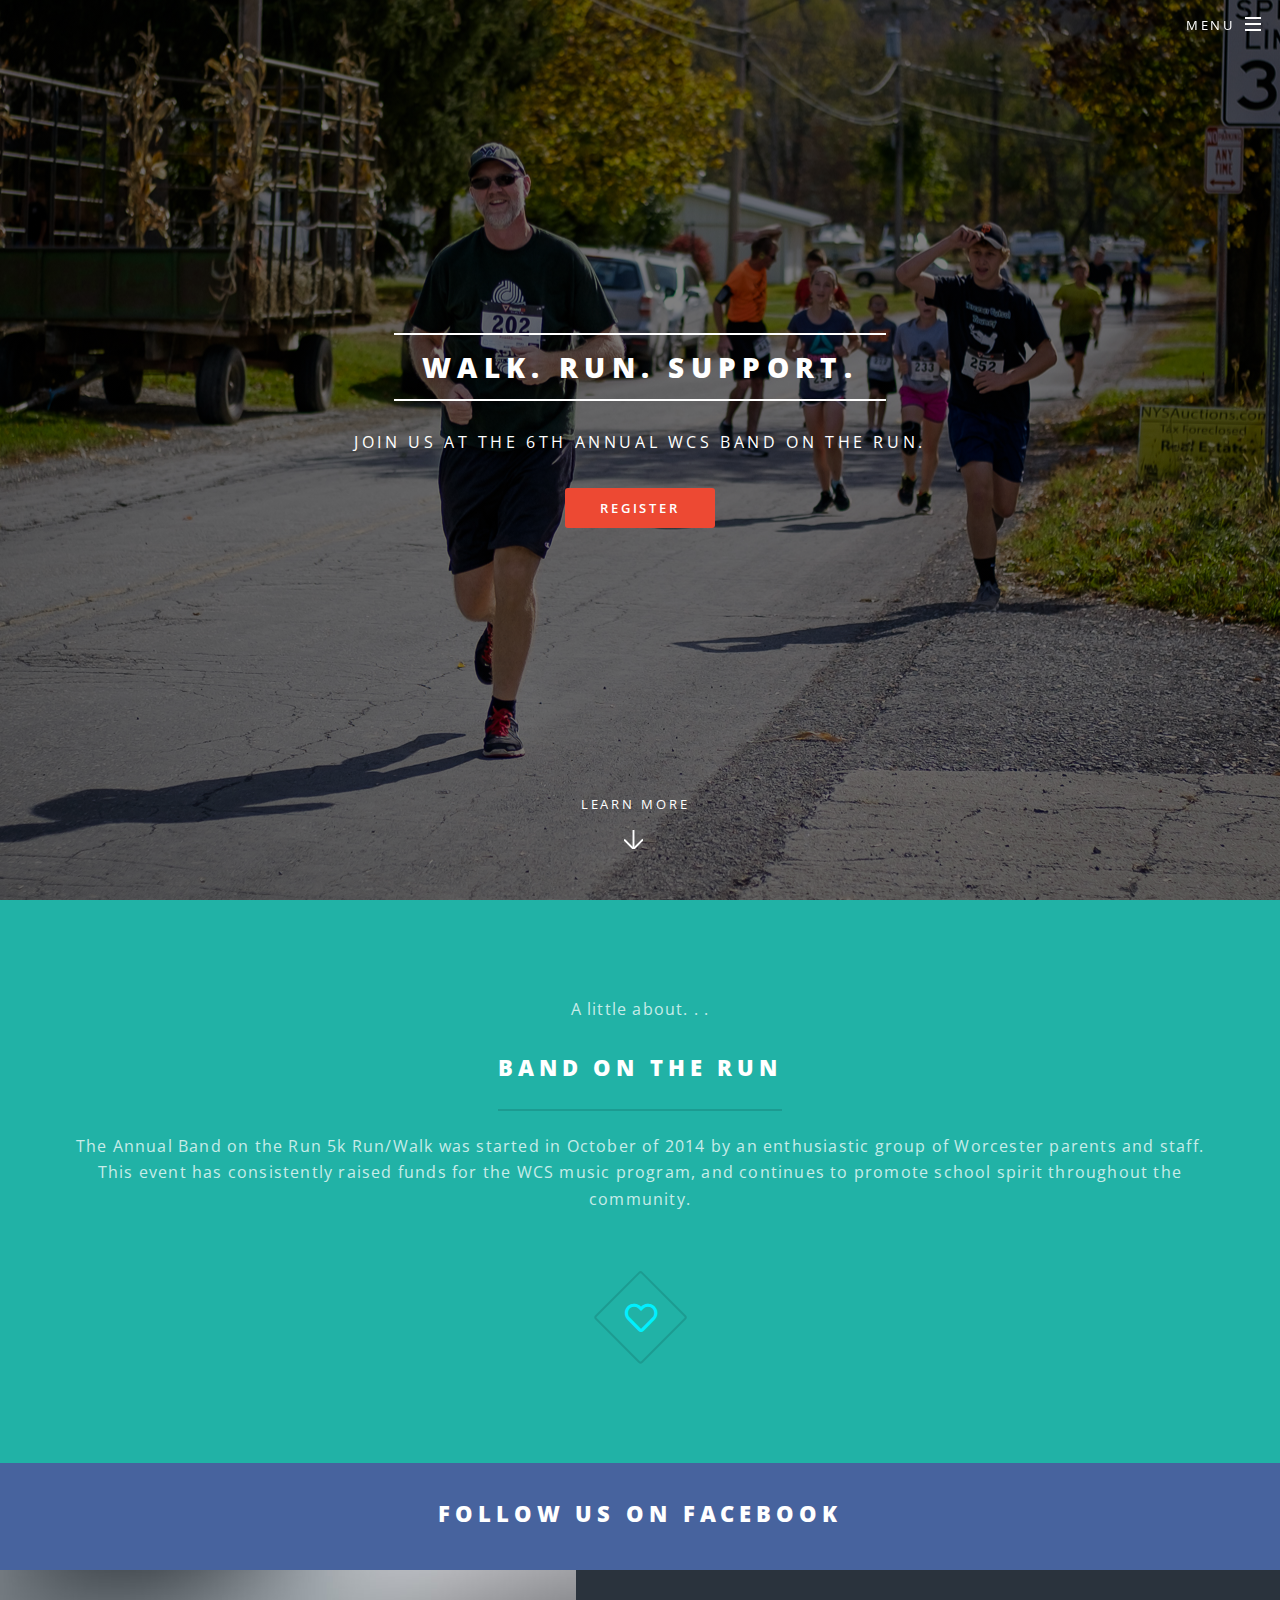
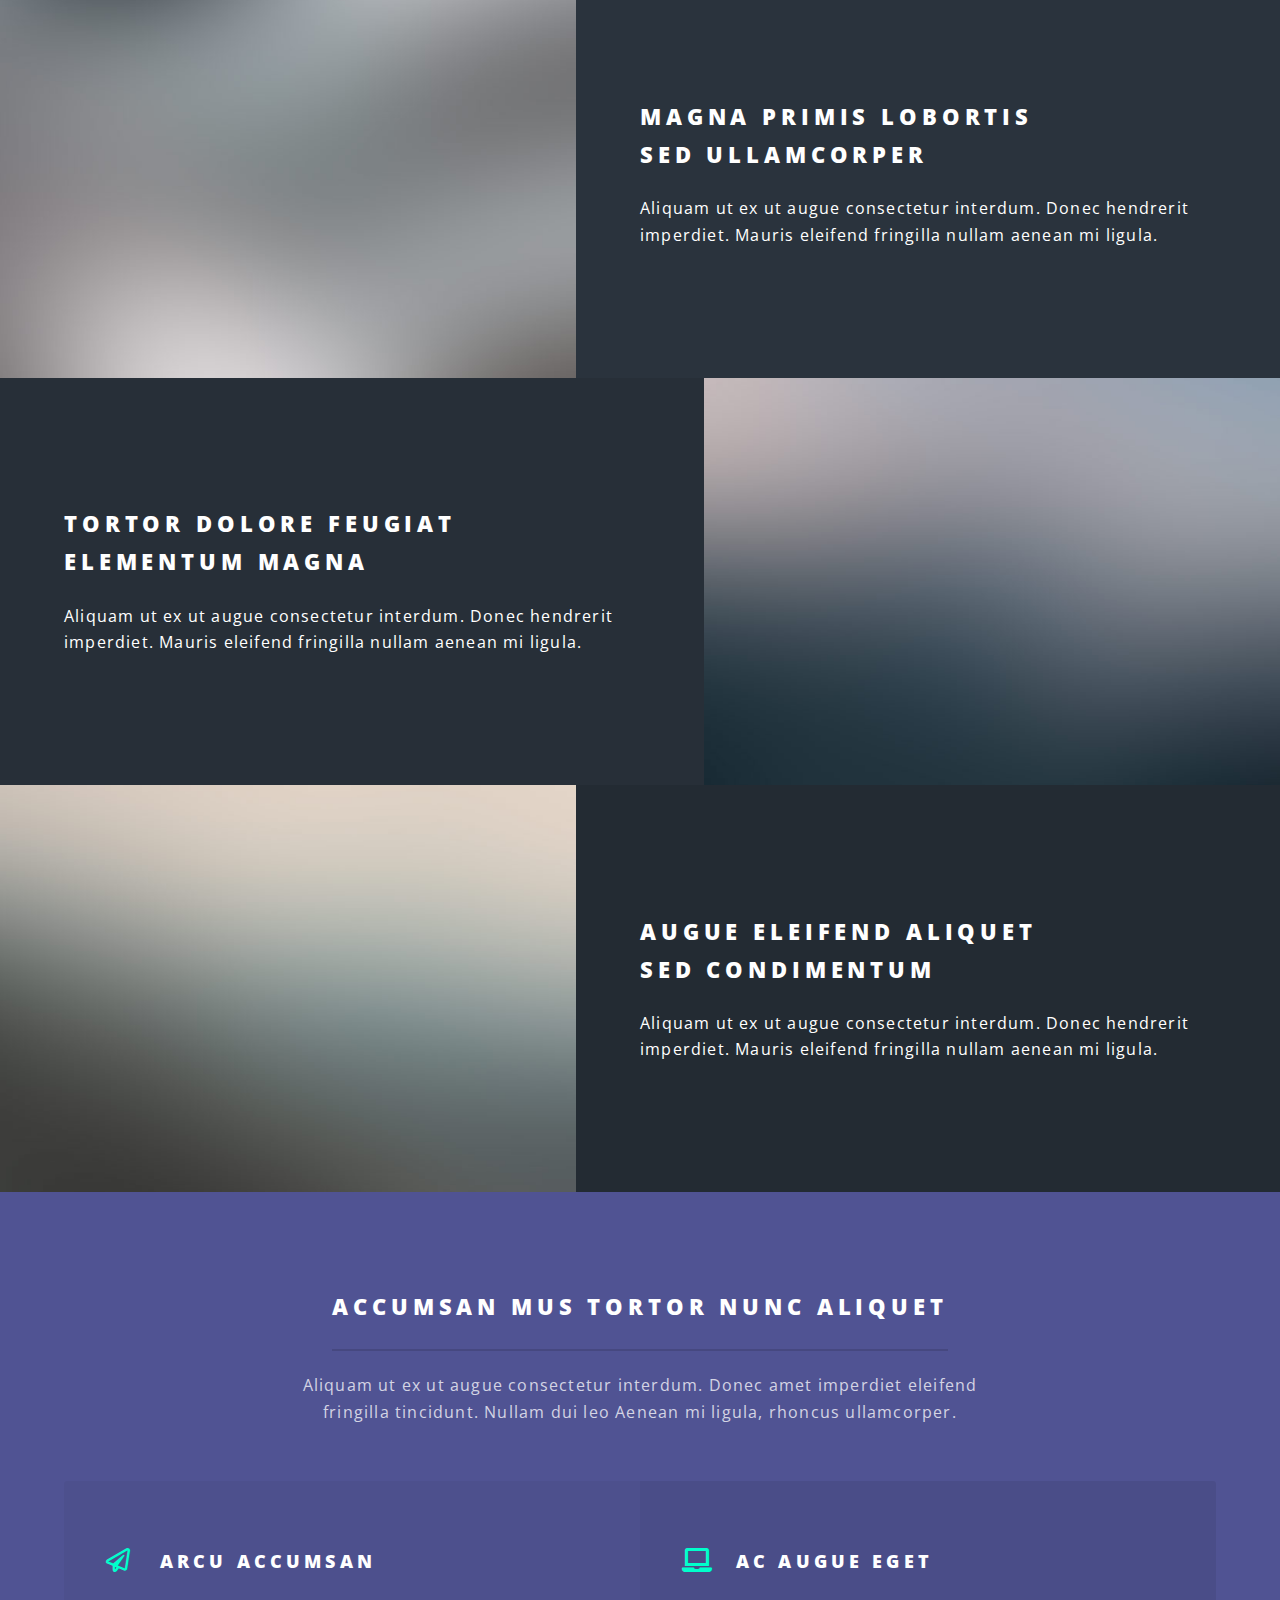
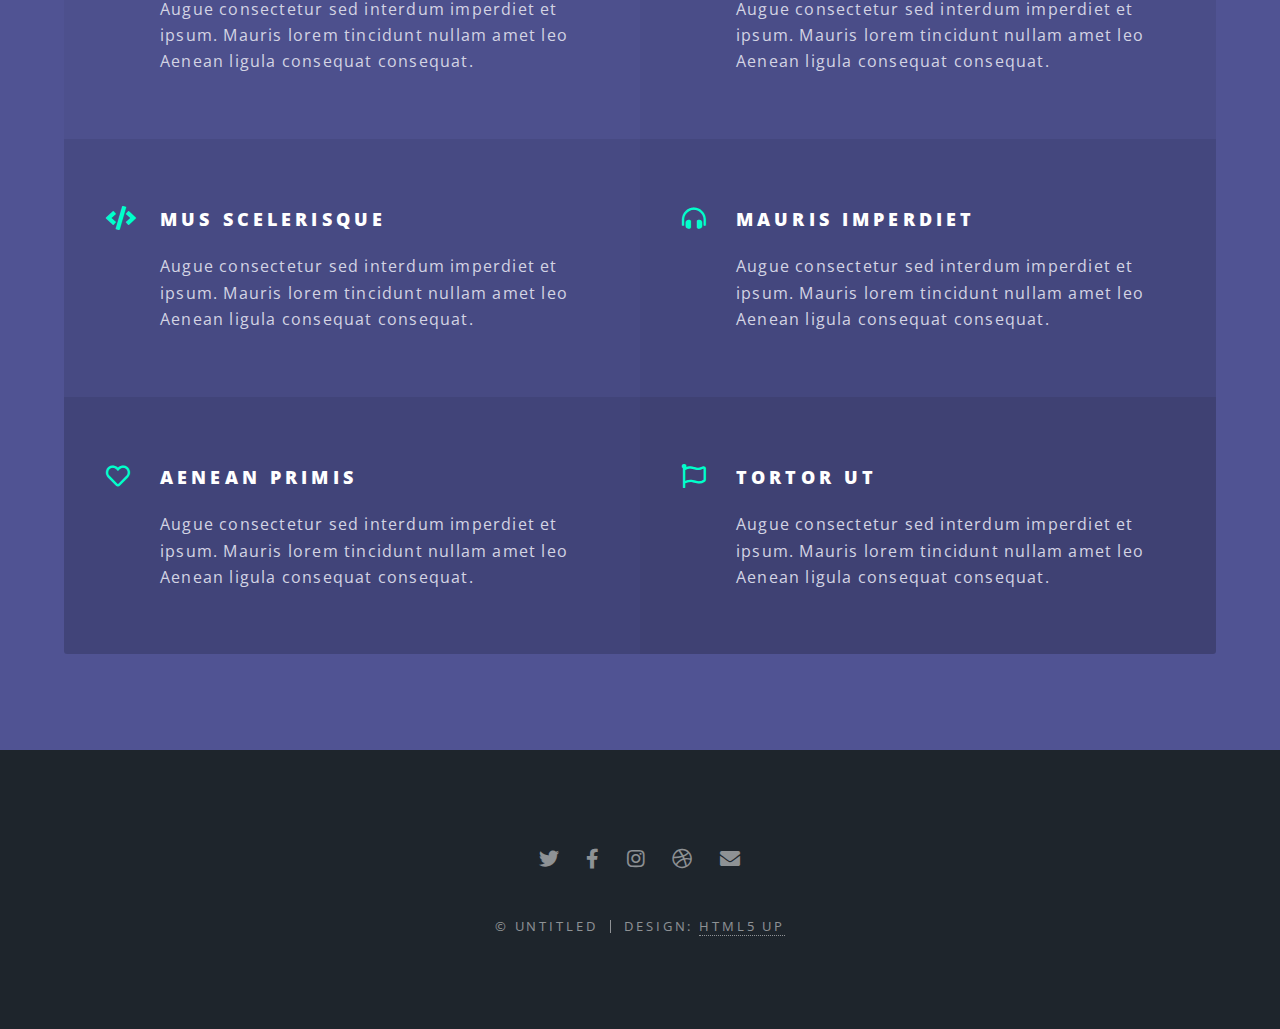
==== index.html @ 816db8ec "First Commit" ====
<!DOCTYPE HTML>
<!--
	Spectral by HTML5 UP
	html5up.net | @ajlkn
	Free for personal and commercial use under the CCA 3.0 license (html5up.net/license)
-->
<html>
	<head>
		<title>Band on the Run</title>
		<meta charset="utf-8" />
		<meta name="viewport" content="width=device-width, initial-scale=1, user-scalable=no" />
		<link rel="stylesheet" href="assets/css/main.css" />
		<noscript><link rel="stylesheet" href="assets/css/noscript.css" /></noscript>
	</head>
	<body class="landing is-preload">

		<!-- Page Wrapper -->
			<div id="page-wrapper">

				<!-- Header -->
					<header id="header" class="alt">
						<h1><a href="index.html">Band On The Run</a></h1>
						<nav id="nav">
							<ul>
								<li class="special">
									<a href="#menu" class="menuToggle"><span>Menu</span></a>
									<div id="menu">
										<ul>
											<li><a href="index.html">Home</a></li>
											<li><a href="generic.html">Generic</a></li>
											<li><a href="elements.html">Elements</a></li>
											<li><a href="#">Sign Up</a></li>
											<li><a href="#">Log In</a></li>
										</ul>
									</div>
								</li>
							</ul>
						</nav>
					</header>

				<!-- Banner -->
					<section id="banner">
						<div class="inner">
							<h2>Walk. Run. Support.</h2>
							<p>Join us at the 6th Annual WCS Band on the Run.</p>
							<ul class="actions special">
								<li><a href="#" class="button primary">Register</a></li>
							</ul>
						</div>
						<a href="#one" class="more scrolly">Learn More</a>
					</section>

				<!-- One -->
					<section id="one" class="wrapper style1 special">
						<div class="inner">
							<header class="major">
								<p style="margin:0 0 0 0;">A little about. . .</p><br />
								<h2>Band on the Run</h2>
								<p>The Annual Band on the Run 5k Run/Walk was started in October of 2014 by an enthusiastic group of Worcester parents and staff. This event has consistently raised funds for the WCS music program, and continues to promote school spirit throughout the community.</p>
							</header>
							<ul class="icons major">
								<!-- <li><span class="icon fa-gem major style1"><span class="label">Lorem</span></span></li> -->
								<li><span class="icon fa-heart major style2"><span class="label">Ipsum</span></span></li>
								<!-- <li><span class="icon solid fa-code major style3"><span class="label">Dolor</span></span></li> -->
							</ul>
						</div>
					</section>
				
				<!-- CTA -->
					<section id="cta" class="wrapper style4">
						<div class="inner">
							<header>
								<h2>Follow us on Facebook</h2>
							</header>
						</div>
					</section>

				<!-- Two -->
					<section id="two" class="wrapper alt style2">
						<section class="spotlight">
							<div class="image"><img src="images/pic01.jpg" alt="" /></div><div class="content">
								<h2>Magna primis lobortis<br />
								sed ullamcorper</h2>
								<p>Aliquam ut ex ut augue consectetur interdum. Donec hendrerit imperdiet. Mauris eleifend fringilla nullam aenean mi ligula.</p>
							</div>
						</section>
						<section class="spotlight">
							<div class="image"><img src="images/pic02.jpg" alt="" /></div><div class="content">
								<h2>Tortor dolore feugiat<br />
								elementum magna</h2>
								<p>Aliquam ut ex ut augue consectetur interdum. Donec hendrerit imperdiet. Mauris eleifend fringilla nullam aenean mi ligula.</p>
							</div>
						</section>
						<section class="spotlight">
							<div class="image"><img src="images/pic03.jpg" alt="" /></div><div class="content">
								<h2>Augue eleifend aliquet<br />
								sed condimentum</h2>
								<p>Aliquam ut ex ut augue consectetur interdum. Donec hendrerit imperdiet. Mauris eleifend fringilla nullam aenean mi ligula.</p>
							</div>
						</section>
					</section>

				<!-- Three -->
					<section id="three" class="wrapper style3 special">
						<div class="inner">
							<header class="major">
								<h2>Accumsan mus tortor nunc aliquet</h2>
								<p>Aliquam ut ex ut augue consectetur interdum. Donec amet imperdiet eleifend<br />
								fringilla tincidunt. Nullam dui leo Aenean mi ligula, rhoncus ullamcorper.</p>
							</header>
							<ul class="features">
								<li class="icon fa-paper-plane">
									<h3>Arcu accumsan</h3>
									<p>Augue consectetur sed interdum imperdiet et ipsum. Mauris lorem tincidunt nullam amet leo Aenean ligula consequat consequat.</p>
								</li>
								<li class="icon solid fa-laptop">
									<h3>Ac Augue Eget</h3>
									<p>Augue consectetur sed interdum imperdiet et ipsum. Mauris lorem tincidunt nullam amet leo Aenean ligula consequat consequat.</p>
								</li>
								<li class="icon solid fa-code">
									<h3>Mus Scelerisque</h3>
									<p>Augue consectetur sed interdum imperdiet et ipsum. Mauris lorem tincidunt nullam amet leo Aenean ligula consequat consequat.</p>
								</li>
								<li class="icon solid fa-headphones-alt">
									<h3>Mauris Imperdiet</h3>
									<p>Augue consectetur sed interdum imperdiet et ipsum. Mauris lorem tincidunt nullam amet leo Aenean ligula consequat consequat.</p>
								</li>
								<li class="icon fa-heart">
									<h3>Aenean Primis</h3>
									<p>Augue consectetur sed interdum imperdiet et ipsum. Mauris lorem tincidunt nullam amet leo Aenean ligula consequat consequat.</p>
								</li>
								<li class="icon fa-flag">
									<h3>Tortor Ut</h3>
									<p>Augue consectetur sed interdum imperdiet et ipsum. Mauris lorem tincidunt nullam amet leo Aenean ligula consequat consequat.</p>
								</li>
							</ul>
						</div>
					</section>

				<!-- Footer -->
					<footer id="footer">
						<ul class="icons">
							<li><a href="#" class="icon brands fa-twitter"><span class="label">Twitter</span></a></li>
							<li><a href="#" class="icon brands fa-facebook-f"><span class="label">Facebook</span></a></li>
							<li><a href="#" class="icon brands fa-instagram"><span class="label">Instagram</span></a></li>
							<li><a href="#" class="icon brands fa-dribbble"><span class="label">Dribbble</span></a></li>
							<li><a href="#" class="icon solid fa-envelope"><span class="label">Email</span></a></li>
						</ul>
						<ul class="copyright">
							<li>&copy; Untitled</li><li>Design: <a href="http://html5up.net">HTML5 UP</a></li>
						</ul>
					</footer>

			</div>

		<!-- Scripts -->
			<script src="assets/js/jquery.min.js"></script>
			<script src="assets/js/jquery.scrollex.min.js"></script>
			<script src="assets/js/jquery.scrolly.min.js"></script>
			<script src="assets/js/browser.min.js"></script>
			<script src="assets/js/breakpoints.min.js"></script>
			<script src="assets/js/util.js"></script>
			<script src="assets/js/main.js"></script>

	</body>
</html>
---- assets/css/main.css ----
@import url(fontawesome-all.min.css);
@import url("https://fonts.googleapis.com/css?family=Open+Sans:400,400italic,600,600italic,800,800italic");

/*
	Spectral by HTML5 UP
	html5up.net | @ajlkn
	Free for personal and commercial use under the CCA 3.0 license (html5up.net/license)
*/

html, body, div, span, applet, object,
iframe, h1, h2, h3, h4, h5, h6, p, blockquote,
pre, a, abbr, acronym, address, big, cite,
code, del, dfn, em, img, ins, kbd, q, s, samp,
small, strike, strong, sub, sup, tt, var, b,
u, i, center, dl, dt, dd, ol, ul, li, fieldset,
form, label, legend, table, caption, tbody,
tfoot, thead, tr, th, td, article, aside,
canvas, details, embed, figure, figcaption,
footer, header, hgroup, menu, nav, output, ruby,
section, summary, time, mark, audio, video {
	margin: 0;
	padding: 0;
	border: 0;
	font-size: 100%;
	font: inherit;
	vertical-align: baseline;}

article, aside, details, figcaption, figure,
footer, header, hgroup, menu, nav, section {
	display: block;}

body {
	line-height: 1;
}

ol, ul {
	list-style: none;
}

blockquote, q {
	quotes: none;
}

	blockquote:before, blockquote:after, q:before, q:after {
		content: '';
		content: none;
	}

table {
	border-collapse: collapse;
	border-spacing: 0;
}

body {
	-webkit-text-size-adjust: none;
}

mark {
	background-color: transparent;
	color: inherit;
}

input::-moz-focus-inner {
	border: 0;
	padding: 0;
}

input, select, textarea {
	-moz-appearance: none;
	-webkit-appearance: none;
	-ms-appearance: none;
	appearance: none;
}

/* Basic */

	@-ms-viewport {
		width: device-width;
	}

	html {
		box-sizing: border-box;
	}

	*, *:before, *:after {
		box-sizing: inherit;
	}

	body {
		background: #2e3842;
	}

		body.is-preload *, body.is-preload *:before, body.is-preload *:after {
			-moz-animation: none !important;
			-webkit-animation: none !important;
			-ms-animation: none !important;
			animation: none !important;
			-moz-transition: none !important;
			-webkit-transition: none !important;
			-ms-transition: none !important;
			transition: none !important;
		}

	body, input, select, textarea {
		color: #fff;
		font-family: "Open Sans", Helvetica, sans-serif;
		font-size: 15pt;
		font-weight: 400;
		letter-spacing: 0.075em;
		line-height: 1.65em;
	}

		@media screen and (max-width: 1680px) {

			body, input, select, textarea {
				font-size: 13pt;
			}

		}

		@media screen and (max-width: 1280px) {

			body, input, select, textarea {
				font-size: 12pt;
			}

		}

		@media screen and (max-width: 736px) {

			body, input, select, textarea {
				font-size: 11pt;
				letter-spacing: 0.0375em;
			}

		}

	a {
		-moz-transition: color 0.2s ease, border-bottom-color 0.2s ease;
		-webkit-transition: color 0.2s ease, border-bottom-color 0.2s ease;
		-ms-transition: color 0.2s ease, border-bottom-color 0.2s ease;
		transition: color 0.2s ease, border-bottom-color 0.2s ease;
		border-bottom: dotted 1px;
		color: inherit;
		text-decoration: none;
	}

		a:hover {
			border-bottom-color: transparent;
		}

	strong, b {
		color: #fff;
		font-weight: 600;
	}

	em, i {
		font-style: italic;
	}

	p {
		margin: 0 0 2em 0;
	}

	h1, h2, h3, h4, h5, h6 {
		color: #fff;
		font-weight: 800;
		letter-spacing: 0.225em;
		line-height: 1em;
		margin: 0 0 1em 0;
		text-transform: uppercase;
	}

		h1 a, h2 a, h3 a, h4 a, h5 a, h6 a {
			color: inherit;
			text-decoration: none;
		}

	h2 {
		font-size: 1.35em;
		line-height: 1.75em;
	}

		@media screen and (max-width: 736px) {

			h2 {
				font-size: 1.1em;
				line-height: 1.65em;
			}

		}

	h3 {
		font-size: 1.15em;
		line-height: 1.75em;
	}

		@media screen and (max-width: 736px) {

			h3 {
				font-size: 1em;
				line-height: 1.65em;
			}

		}

	h4 {
		font-size: 1em;
		line-height: 1.5em;
	}

	h5 {
		font-size: 0.8em;
		line-height: 1.5em;
	}

	h6 {
		font-size: 0.7em;
		line-height: 1.5em;
	}

	sub {
		font-size: 0.8em;
		position: relative;
		top: 0.5em;
	}

	sup {
		font-size: 0.8em;
		position: relative;
		top: -0.5em;
	}

	hr {
		border: 0;
		border-bottom: solid 2px #fff;
		margin: 3em 0;
	}

		hr.major {
			margin: 4.5em 0;
		}

	blockquote {
		border-left: solid 4px #fff;
		font-style: italic;
		margin: 0 0 2em 0;
		padding: 0.5em 0 0.5em 2em;
	}

	code {
		background: rgba(144, 144, 144, 0.25);
		border-radius: 3px;
		font-family: "Courier New", monospace;
		font-size: 0.9em;
		letter-spacing: 0;
		margin: 0 0.25em;
		padding: 0.25em 0.65em;
	}

	pre {
		-webkit-overflow-scrolling: touch;
		font-family: "Courier New", monospace;
		font-size: 0.9em;
		margin: 0 0 2em 0;
	}

		pre code {
			display: block;
			line-height: 1.75em;
			padding: 1em 1.5em;
			overflow-x: auto;
		}

	.align-left {
		text-align: left;
	}

	.align-center {
		text-align: center;
	}

	.align-right {
		text-align: right;
	}

/* Row */

	.row {
		display: flex;
		flex-wrap: wrap;
		box-sizing: border-box;
		align-items: stretch;
	}

		.row > * {
			box-sizing: border-box;
		}

		.row.gtr-uniform > * > :last-child {
			margin-bottom: 0;
		}

		.row.aln-left {
			justify-content: flex-start;
		}

		.row.aln-center {
			justify-content: center;
		}

		.row.aln-right {
			justify-content: flex-end;
		}

		.row.aln-top {
			align-items: flex-start;
		}

		.row.aln-middle {
			align-items: center;
		}

		.row.aln-bottom {
			align-items: flex-end;
		}

		.row > .imp {
			order: -1;
		}

		.row > .col-1 {
			width: 8.33333%;
		}

		.row > .off-1 {
			margin-left: 8.33333%;
		}

		.row > .col-2 {
			width: 16.66667%;
		}

		.row > .off-2 {
			margin-left: 16.66667%;
		}

		.row > .col-3 {
			width: 25%;
		}

		.row > .off-3 {
			margin-left: 25%;
		}

		.row > .col-4 {
			width: 33.33333%;
		}

		.row > .off-4 {
			margin-left: 33.33333%;
		}

		.row > .col-5 {
			width: 41.66667%;
		}

		.row > .off-5 {
			margin-left: 41.66667%;
		}

		.row > .col-6 {
			width: 50%;
		}

		.row > .off-6 {
			margin-left: 50%;
		}

		.row > .col-7 {
			width: 58.33333%;
		}

		.row > .off-7 {
			margin-left: 58.33333%;
		}

		.row > .col-8 {
			width: 66.66667%;
		}

		.row > .off-8 {
			margin-left: 66.66667%;
		}

		.row > .col-9 {
			width: 75%;
		}

		.row > .off-9 {
			margin-left: 75%;
		}

		.row > .col-10 {
			width: 83.33333%;
		}

		.row > .off-10 {
			margin-left: 83.33333%;
		}

		.row > .col-11 {
			width: 91.66667%;
		}

		.row > .off-11 {
			margin-left: 91.66667%;
		}

		.row > .col-12 {
			width: 100%;
		}

		.row > .off-12 {
			margin-left: 100%;
		}

		.row.gtr-0 {
			margin-top: 0;
			margin-left: 0em;
		}

			.row.gtr-0 > * {
				padding: 0 0 0 0em;
			}

			.row.gtr-0.gtr-uniform {
				margin-top: 0em;
			}

				.row.gtr-0.gtr-uniform > * {
					padding-top: 0em;
				}

		.row.gtr-25 {
			margin-top: 0;
			margin-left: -0.375em;
		}

			.row.gtr-25 > * {
				padding: 0 0 0 0.375em;
			}

			.row.gtr-25.gtr-uniform {
				margin-top: -0.375em;
			}

				.row.gtr-25.gtr-uniform > * {
					padding-top: 0.375em;
				}

		.row.gtr-50 {
			margin-top: 0;
			margin-left: -0.75em;
		}

			.row.gtr-50 > * {
				padding: 0 0 0 0.75em;
			}

			.row.gtr-50.gtr-uniform {
				margin-top: -0.75em;
			}

				.row.gtr-50.gtr-uniform > * {
					padding-top: 0.75em;
				}

		.row {
			margin-top: 0;
			margin-left: -1.5em;
		}

			.row > * {
				padding: 0 0 0 1.5em;
			}

			.row.gtr-uniform {
				margin-top: -1.5em;
			}

				.row.gtr-uniform > * {
					padding-top: 1.5em;
				}

		.row.gtr-150 {
			margin-top: 0;
			margin-left: -2.25em;
		}

			.row.gtr-150 > * {
				padding: 0 0 0 2.25em;
			}

			.row.gtr-150.gtr-uniform {
				margin-top: -2.25em;
			}

				.row.gtr-150.gtr-uniform > * {
					padding-top: 2.25em;
				}

		.row.gtr-200 {
			margin-top: 0;
			margin-left: -3em;
		}

			.row.gtr-200 > * {
				padding: 0 0 0 3em;
			}

			.row.gtr-200.gtr-uniform {
				margin-top: -3em;
			}

				.row.gtr-200.gtr-uniform > * {
					padding-top: 3em;
				}

		@media screen and (max-width: 1680px) {

			.row {
				display: flex;
				flex-wrap: wrap;
				box-sizing: border-box;
				align-items: stretch;
			}

				.row > * {
					box-sizing: border-box;
				}

				.row.gtr-uniform > * > :last-child {
					margin-bottom: 0;
				}

				.row.aln-left {
					justify-content: flex-start;
				}

				.row.aln-center {
					justify-content: center;
				}

				.row.aln-right {
					justify-content: flex-end;
				}

				.row.aln-top {
					align-items: flex-start;
				}

				.row.aln-middle {
					align-items: center;
				}

				.row.aln-bottom {
					align-items: flex-end;
				}

				.row > .imp-xlarge {
					order: -1;
				}

				.row > .col-1-xlarge {
					width: 8.33333%;
				}

				.row > .off-1-xlarge {
					margin-left: 8.33333%;
				}

				.row > .col-2-xlarge {
					width: 16.66667%;
				}

				.row > .off-2-xlarge {
					margin-left: 16.66667%;
				}

				.row > .col-3-xlarge {
					width: 25%;
				}

				.row > .off-3-xlarge {
					margin-left: 25%;
				}

				.row > .col-4-xlarge {
					width: 33.33333%;
				}

				.row > .off-4-xlarge {
					margin-left: 33.33333%;
				}

				.row > .col-5-xlarge {
					width: 41.66667%;
				}

				.row > .off-5-xlarge {
					margin-left: 41.66667%;
				}

				.row > .col-6-xlarge {
					width: 50%;
				}

				.row > .off-6-xlarge {
					margin-left: 50%;
				}

				.row > .col-7-xlarge {
					width: 58.33333%;
				}

				.row > .off-7-xlarge {
					margin-left: 58.33333%;
				}

				.row > .col-8-xlarge {
					width: 66.66667%;
				}

				.row > .off-8-xlarge {
					margin-left: 66.66667%;
				}

				.row > .col-9-xlarge {
					width: 75%;
				}

				.row > .off-9-xlarge {
					margin-left: 75%;
				}

				.row > .col-10-xlarge {
					width: 83.33333%;
				}

				.row > .off-10-xlarge {
					margin-left: 83.33333%;
				}

				.row > .col-11-xlarge {
					width: 91.66667%;
				}

				.row > .off-11-xlarge {
					margin-left: 91.66667%;
				}

				.row > .col-12-xlarge {
					width: 100%;
				}

				.row > .off-12-xlarge {
					margin-left: 100%;
				}

				.row.gtr-0 {
					margin-top: 0;
					margin-left: 0em;
				}

					.row.gtr-0 > * {
						padding: 0 0 0 0em;
					}

					.row.gtr-0.gtr-uniform {
						margin-top: 0em;
					}

						.row.gtr-0.gtr-uniform > * {
							padding-top: 0em;
						}

				.row.gtr-25 {
					margin-top: 0;
					margin-left: -0.375em;
				}

					.row.gtr-25 > * {
						padding: 0 0 0 0.375em;
					}

					.row.gtr-25.gtr-uniform {
						margin-top: -0.375em;
					}

						.row.gtr-25.gtr-uniform > * {
							padding-top: 0.375em;
						}

				.row.gtr-50 {
					margin-top: 0;
					margin-left: -0.75em;
				}

					.row.gtr-50 > * {
						padding: 0 0 0 0.75em;
					}

					.row.gtr-50.gtr-uniform {
						margin-top: -0.75em;
					}

						.row.gtr-50.gtr-uniform > * {
							padding-top: 0.75em;
						}

				.row {
					margin-top: 0;
					margin-left: -1.5em;
				}

					.row > * {
						padding: 0 0 0 1.5em;
					}

					.row.gtr-uniform {
						margin-top: -1.5em;
					}

						.row.gtr-uniform > * {
							padding-top: 1.5em;
						}

				.row.gtr-150 {
					margin-top: 0;
					margin-left: -2.25em;
				}

					.row.gtr-150 > * {
						padding: 0 0 0 2.25em;
					}

					.row.gtr-150.gtr-uniform {
						margin-top: -2.25em;
					}

						.row.gtr-150.gtr-uniform > * {
							padding-top: 2.25em;
						}

				.row.gtr-200 {
					margin-top: 0;
					margin-left: -3em;
				}

					.row.gtr-200 > * {
						padding: 0 0 0 3em;
					}

					.row.gtr-200.gtr-uniform {
						margin-top: -3em;
					}

						.row.gtr-200.gtr-uniform > * {
							padding-top: 3em;
						}

		}

		@media screen and (max-width: 1280px) {

			.row {
				display: flex;
				flex-wrap: wrap;
				box-sizing: border-box;
				align-items: stretch;
			}

				.row > * {
					box-sizing: border-box;
				}

				.row.gtr-uniform > * > :last-child {
					margin-bottom: 0;
				}

				.row.aln-left {
					justify-content: flex-start;
				}

				.row.aln-center {
					justify-content: center;
				}

				.row.aln-right {
					justify-content: flex-end;
				}

				.row.aln-top {
					align-items: flex-start;
				}

				.row.aln-middle {
					align-items: center;
				}

				.row.aln-bottom {
					align-items: flex-end;
				}

				.row > .imp-large {
					order: -1;
				}

				.row > .col-1-large {
					width: 8.33333%;
				}

				.row > .off-1-large {
					margin-left: 8.33333%;
				}

				.row > .col-2-large {
					width: 16.66667%;
				}

				.row > .off-2-large {
					margin-left: 16.66667%;
				}

				.row > .col-3-large {
					width: 25%;
				}

				.row > .off-3-large {
					margin-left: 25%;
				}

				.row > .col-4-large {
					width: 33.33333%;
				}

				.row > .off-4-large {
					margin-left: 33.33333%;
				}

				.row > .col-5-large {
					width: 41.66667%;
				}

				.row > .off-5-large {
					margin-left: 41.66667%;
				}

				.row > .col-6-large {
					width: 50%;
				}

				.row > .off-6-large {
					margin-left: 50%;
				}

				.row > .col-7-large {
					width: 58.33333%;
				}

				.row > .off-7-large {
					margin-left: 58.33333%;
				}

				.row > .col-8-large {
					width: 66.66667%;
				}

				.row > .off-8-large {
					margin-left: 66.66667%;
				}

				.row > .col-9-large {
					width: 75%;
				}

				.row > .off-9-large {
					margin-left: 75%;
				}

				.row > .col-10-large {
					width: 83.33333%;
				}

				.row > .off-10-large {
					margin-left: 83.33333%;
				}

				.row > .col-11-large {
					width: 91.66667%;
				}

				.row > .off-11-large {
					margin-left: 91.66667%;
				}

				.row > .col-12-large {
					width: 100%;
				}

				.row > .off-12-large {
					margin-left: 100%;
				}

				.row.gtr-0 {
					margin-top: 0;
					margin-left: 0em;
				}

					.row.gtr-0 > * {
						padding: 0 0 0 0em;
					}

					.row.gtr-0.gtr-uniform {
						margin-top: 0em;
					}

						.row.gtr-0.gtr-uniform > * {
							padding-top: 0em;
						}

				.row.gtr-25 {
					margin-top: 0;
					margin-left: -0.375em;
				}

					.row.gtr-25 > * {
						padding: 0 0 0 0.375em;
					}

					.row.gtr-25.gtr-uniform {
						margin-top: -0.375em;
					}

						.row.gtr-25.gtr-uniform > * {
							padding-top: 0.375em;
						}

				.row.gtr-50 {
					margin-top: 0;
					margin-left: -0.75em;
				}

					.row.gtr-50 > * {
						padding: 0 0 0 0.75em;
					}

					.row.gtr-50.gtr-uniform {
						margin-top: -0.75em;
					}

						.row.gtr-50.gtr-uniform > * {
							padding-top: 0.75em;
						}

				.row {
					margin-top: 0;
					margin-left: -1.5em;
				}

					.row > * {
						padding: 0 0 0 1.5em;
					}

					.row.gtr-uniform {
						margin-top: -1.5em;
					}

						.row.gtr-uniform > * {
							padding-top: 1.5em;
						}

				.row.gtr-150 {
					margin-top: 0;
					margin-left: -2.25em;
				}

					.row.gtr-150 > * {
						padding: 0 0 0 2.25em;
					}

					.row.gtr-150.gtr-uniform {
						margin-top: -2.25em;
					}

						.row.gtr-150.gtr-uniform > * {
							padding-top: 2.25em;
						}

				.row.gtr-200 {
					margin-top: 0;
					margin-left: -3em;
				}

					.row.gtr-200 > * {
						padding: 0 0 0 3em;
					}

					.row.gtr-200.gtr-uniform {
						margin-top: -3em;
					}

						.row.gtr-200.gtr-uniform > * {
							padding-top: 3em;
						}

		}

		@media screen and (max-width: 980px) {

			.row {
				display: flex;
				flex-wrap: wrap;
				box-sizing: border-box;
				align-items: stretch;
			}

				.row > * {
					box-sizing: border-box;
				}

				.row.gtr-uniform > * > :last-child {
					margin-bottom: 0;
				}

				.row.aln-left {
					justify-content: flex-start;
				}

				.row.aln-center {
					justify-content: center;
				}

				.row.aln-right {
					justify-content: flex-end;
				}

				.row.aln-top {
					align-items: flex-start;
				}

				.row.aln-middle {
					align-items: center;
				}

				.row.aln-bottom {
					align-items: flex-end;
				}

				.row > .imp-medium {
					order: -1;
				}

				.row > .col-1-medium {
					width: 8.33333%;
				}

				.row > .off-1-medium {
					margin-left: 8.33333%;
				}

				.row > .col-2-medium {
					width: 16.66667%;
				}

				.row > .off-2-medium {
					margin-left: 16.66667%;
				}

				.row > .col-3-medium {
					width: 25%;
				}

				.row > .off-3-medium {
					margin-left: 25%;
				}

				.row > .col-4-medium {
					width: 33.33333%;
				}

				.row > .off-4-medium {
					margin-left: 33.33333%;
				}

				.row > .col-5-medium {
					width: 41.66667%;
				}

				.row > .off-5-medium {
					margin-left: 41.66667%;
				}

				.row > .col-6-medium {
					width: 50%;
				}

				.row > .off-6-medium {
					margin-left: 50%;
				}

				.row > .col-7-medium {
					width: 58.33333%;
				}

				.row > .off-7-medium {
					margin-left: 58.33333%;
				}

				.row > .col-8-medium {
					width: 66.66667%;
				}

				.row > .off-8-medium {
					margin-left: 66.66667%;
				}

				.row > .col-9-medium {
					width: 75%;
				}

				.row > .off-9-medium {
					margin-left: 75%;
				}

				.row > .col-10-medium {
					width: 83.33333%;
				}

				.row > .off-10-medium {
					margin-left: 83.33333%;
				}

				.row > .col-11-medium {
					width: 91.66667%;
				}

				.row > .off-11-medium {
					margin-left: 91.66667%;
				}

				.row > .col-12-medium {
					width: 100%;
				}

				.row > .off-12-medium {
					margin-left: 100%;
				}

				.row.gtr-0 {
					margin-top: 0;
					margin-left: 0em;
				}

					.row.gtr-0 > * {
						padding: 0 0 0 0em;
					}

					.row.gtr-0.gtr-uniform {
						margin-top: 0em;
					}

						.row.gtr-0.gtr-uniform > * {
							padding-top: 0em;
						}

				.row.gtr-25 {
					margin-top: 0;
					margin-left: -0.375em;
				}

					.row.gtr-25 > * {
						padding: 0 0 0 0.375em;
					}

					.row.gtr-25.gtr-uniform {
						margin-top: -0.375em;
					}

						.row.gtr-25.gtr-uniform > * {
							padding-top: 0.375em;
						}

				.row.gtr-50 {
					margin-top: 0;
					margin-left: -0.75em;
				}

					.row.gtr-50 > * {
						padding: 0 0 0 0.75em;
					}

					.row.gtr-50.gtr-uniform {
						margin-top: -0.75em;
					}

						.row.gtr-50.gtr-uniform > * {
							padding-top: 0.75em;
						}

				.row {
					margin-top: 0;
					margin-left: -1.5em;
				}

					.row > * {
						padding: 0 0 0 1.5em;
					}

					.row.gtr-uniform {
						margin-top: -1.5em;
					}

						.row.gtr-uniform > * {
							padding-top: 1.5em;
						}

				.row.gtr-150 {
					margin-top: 0;
					margin-left: -2.25em;
				}

					.row.gtr-150 > * {
						padding: 0 0 0 2.25em;
					}

					.row.gtr-150.gtr-uniform {
						margin-top: -2.25em;
					}

						.row.gtr-150.gtr-uniform > * {
							padding-top: 2.25em;
						}

				.row.gtr-200 {
					margin-top: 0;
					margin-left: -3em;
				}

					.row.gtr-200 > * {
						padding: 0 0 0 3em;
					}

					.row.gtr-200.gtr-uniform {
						margin-top: -3em;
					}

						.row.gtr-200.gtr-uniform > * {
							padding-top: 3em;
						}

		}

		@media screen and (max-width: 736px) {

			.row {
				display: flex;
				flex-wrap: wrap;
				box-sizing: border-box;
				align-items: stretch;
			}

				.row > * {
					box-sizing: border-box;
				}

				.row.gtr-uniform > * > :last-child {
					margin-bottom: 0;
				}

				.row.aln-left {
					justify-content: flex-start;
				}

				.row.aln-center {
					justify-content: center;
				}

				.row.aln-right {
					justify-content: flex-end;
				}

				.row.aln-top {
					align-items: flex-start;
				}

				.row.aln-middle {
					align-items: center;
				}

				.row.aln-bottom {
					align-items: flex-end;
				}

				.row > .imp-small {
					order: -1;
				}

				.row > .col-1-small {
					width: 8.33333%;
				}

				.row > .off-1-small {
					margin-left: 8.33333%;
				}

				.row > .col-2-small {
					width: 16.66667%;
				}

				.row > .off-2-small {
					margin-left: 16.66667%;
				}

				.row > .col-3-small {
					width: 25%;
				}

				.row > .off-3-small {
					margin-left: 25%;
				}

				.row > .col-4-small {
					width: 33.33333%;
				}

				.row > .off-4-small {
					margin-left: 33.33333%;
				}

				.row > .col-5-small {
					width: 41.66667%;
				}

				.row > .off-5-small {
					margin-left: 41.66667%;
				}

				.row > .col-6-small {
					width: 50%;
				}

				.row > .off-6-small {
					margin-left: 50%;
				}

				.row > .col-7-small {
					width: 58.33333%;
				}

				.row > .off-7-small {
					margin-left: 58.33333%;
				}

				.row > .col-8-small {
					width: 66.66667%;
				}

				.row > .off-8-small {
					margin-left: 66.66667%;
				}

				.row > .col-9-small {
					width: 75%;
				}

				.row > .off-9-small {
					margin-left: 75%;
				}

				.row > .col-10-small {
					width: 83.33333%;
				}

				.row > .off-10-small {
					margin-left: 83.33333%;
				}

				.row > .col-11-small {
					width: 91.66667%;
				}

				.row > .off-11-small {
					margin-left: 91.66667%;
				}

				.row > .col-12-small {
					width: 100%;
				}

				.row > .off-12-small {
					margin-left: 100%;
				}

				.row.gtr-0 {
					margin-top: 0;
					margin-left: 0em;
				}

					.row.gtr-0 > * {
						padding: 0 0 0 0em;
					}

					.row.gtr-0.gtr-uniform {
						margin-top: 0em;
					}

						.row.gtr-0.gtr-uniform > * {
							padding-top: 0em;
						}

				.row.gtr-25 {
					margin-top: 0;
					margin-left: -0.375em;
				}

					.row.gtr-25 > * {
						padding: 0 0 0 0.375em;
					}

					.row.gtr-25.gtr-uniform {
						margin-top: -0.375em;
					}

						.row.gtr-25.gtr-uniform > * {
							padding-top: 0.375em;
						}

				.row.gtr-50 {
					margin-top: 0;
					margin-left: -0.75em;
				}

					.row.gtr-50 > * {
						padding: 0 0 0 0.75em;
					}

					.row.gtr-50.gtr-uniform {
						margin-top: -0.75em;
					}

						.row.gtr-50.gtr-uniform > * {
							padding-top: 0.75em;
						}

				.row {
					margin-top: 0;
					margin-left: -1.5em;
				}

					.row > * {
						padding: 0 0 0 1.5em;
					}

					.row.gtr-uniform {
						margin-top: -1.5em;
					}

						.row.gtr-uniform > * {
							padding-top: 1.5em;
						}

				.row.gtr-150 {
					margin-top: 0;
					margin-left: -2.25em;
				}

					.row.gtr-150 > * {
						padding: 0 0 0 2.25em;
					}

					.row.gtr-150.gtr-uniform {
						margin-top: -2.25em;
					}

						.row.gtr-150.gtr-uniform > * {
							padding-top: 2.25em;
						}

				.row.gtr-200 {
					margin-top: 0;
					margin-left: -3em;
				}

					.row.gtr-200 > * {
						padding: 0 0 0 3em;
					}

					.row.gtr-200.gtr-uniform {
						margin-top: -3em;
					}

						.row.gtr-200.gtr-uniform > * {
							padding-top: 3em;
						}

		}

		@media screen and (max-width: 480px) {

			.row {
				display: flex;
				flex-wrap: wrap;
				box-sizing: border-box;
				align-items: stretch;
			}

				.row > * {
					box-sizing: border-box;
				}

				.row.gtr-uniform > * > :last-child {
					margin-bottom: 0;
				}

				.row.aln-left {
					justify-content: flex-start;
				}

				.row.aln-center {
					justify-content: center;
				}

				.row.aln-right {
					justify-content: flex-end;
				}

				.row.aln-top {
					align-items: flex-start;
				}

				.row.aln-middle {
					align-items: center;
				}

				.row.aln-bottom {
					align-items: flex-end;
				}

				.row > .imp-xsmall {
					order: -1;
				}

				.row > .col-1-xsmall {
					width: 8.33333%;
				}

				.row > .off-1-xsmall {
					margin-left: 8.33333%;
				}

				.row > .col-2-xsmall {
					width: 16.66667%;
				}

				.row > .off-2-xsmall {
					margin-left: 16.66667%;
				}

				.row > .col-3-xsmall {
					width: 25%;
				}

				.row > .off-3-xsmall {
					margin-left: 25%;
				}

				.row > .col-4-xsmall {
					width: 33.33333%;
				}

				.row > .off-4-xsmall {
					margin-left: 33.33333%;
				}

				.row > .col-5-xsmall {
					width: 41.66667%;
				}

				.row > .off-5-xsmall {
					margin-left: 41.66667%;
				}

				.row > .col-6-xsmall {
					width: 50%;
				}

				.row > .off-6-xsmall {
					margin-left: 50%;
				}

				.row > .col-7-xsmall {
					width: 58.33333%;
				}

				.row > .off-7-xsmall {
					margin-left: 58.33333%;
				}

				.row > .col-8-xsmall {
					width: 66.66667%;
				}

				.row > .off-8-xsmall {
					margin-left: 66.66667%;
				}

				.row > .col-9-xsmall {
					width: 75%;
				}

				.row > .off-9-xsmall {
					margin-left: 75%;
				}

				.row > .col-10-xsmall {
					width: 83.33333%;
				}

				.row > .off-10-xsmall {
					margin-left: 83.33333%;
				}

				.row > .col-11-xsmall {
					width: 91.66667%;
				}

				.row > .off-11-xsmall {
					margin-left: 91.66667%;
				}

				.row > .col-12-xsmall {
					width: 100%;
				}

				.row > .off-12-xsmall {
					margin-left: 100%;
				}

				.row.gtr-0 {
					margin-top: 0;
					margin-left: 0em;
				}

					.row.gtr-0 > * {
						padding: 0 0 0 0em;
					}

					.row.gtr-0.gtr-uniform {
						margin-top: 0em;
					}

						.row.gtr-0.gtr-uniform > * {
							padding-top: 0em;
						}

				.row.gtr-25 {
					margin-top: 0;
					margin-left: -0.375em;
				}

					.row.gtr-25 > * {
						padding: 0 0 0 0.375em;
					}

					.row.gtr-25.gtr-uniform {
						margin-top: -0.375em;
					}

						.row.gtr-25.gtr-uniform > * {
							padding-top: 0.375em;
						}

				.row.gtr-50 {
					margin-top: 0;
					margin-left: -0.75em;
				}

					.row.gtr-50 > * {
						padding: 0 0 0 0.75em;
					}

					.row.gtr-50.gtr-uniform {
						margin-top: -0.75em;
					}

						.row.gtr-50.gtr-uniform > * {
							padding-top: 0.75em;
						}

				.row {
					margin-top: 0;
					margin-left: -1.5em;
				}

					.row > * {
						padding: 0 0 0 1.5em;
					}

					.row.gtr-uniform {
						margin-top: -1.5em;
					}

						.row.gtr-uniform > * {
							padding-top: 1.5em;
						}

				.row.gtr-150 {
					margin-top: 0;
					margin-left: -2.25em;
				}

					.row.gtr-150 > * {
						padding: 0 0 0 2.25em;
					}

					.row.gtr-150.gtr-uniform {
						margin-top: -2.25em;
					}

						.row.gtr-150.gtr-uniform > * {
							padding-top: 2.25em;
						}

				.row.gtr-200 {
					margin-top: 0;
					margin-left: -3em;
				}

					.row.gtr-200 > * {
						padding: 0 0 0 3em;
					}

					.row.gtr-200.gtr-uniform {
						margin-top: -3em;
					}

						.row.gtr-200.gtr-uniform > * {
							padding-top: 3em;
						}

		}

/* Section/Article */

	section.special, article.special {
		text-align: center;
	}

	header p {
		color: rgba(255, 255, 255, 0.5);
		position: relative;
		top: -0.25em;
	}

	header h3 + p {
		font-size: 1.1em;
	}

	header h4 + p,
	header h5 + p,
	header h6 + p {
		font-size: 0.9em;
	}

	header.major {
		margin: 0 0 3.5em 0;
	}

		header.major h2, header.major h3, header.major h4, header.major h5, header.major h6 {
			border-bottom: solid 2px #fff;
			display: inline-block;
			padding-bottom: 1em;
			position: relative;
		}

			header.major h2:after, header.major h3:after, header.major h4:after, header.major h5:after, header.major h6:after {
				content: '';
				display: block;
				height: 1px;
			}

		header.major p {
			color: #fff;
			top: 0;
		}

		@media screen and (max-width: 736px) {

			header.major {
				margin: 0 0 2em 0;
			}

		}

	@media screen and (max-width: 980px) {

		header br {
			display: none;
		}

	}

/* Form */

	form {
		margin: 0 0 2em 0;
	}

	label {
		color: #fff;
		display: block;
		font-size: 0.9em;
		font-weight: 600;
		margin: 0 0 1em 0;
	}

	input[type="text"],
	input[type="password"],
	input[type="email"],
	select,
	textarea {
		-moz-appearance: none;
		-webkit-appearance: none;
		-ms-appearance: none;
		appearance: none;
		background-color: rgba(144, 144, 144, 0.25);
		border-radius: 3px;
		border: none;
		color: inherit;
		display: block;
		outline: 0;
		padding: 0 1em;
		text-decoration: none;
		width: 100%;
	}

		input[type="text"]:invalid,
		input[type="password"]:invalid,
		input[type="email"]:invalid,
		select:invalid,
		textarea:invalid {
			box-shadow: none;
		}

		input[type="text"]:focus,
		input[type="password"]:focus,
		input[type="email"]:focus,
		select:focus,
		textarea:focus {
			box-shadow: 0 0 0 2px #21b2a6;
		}

	select {
		background-size: 1.25em;
		background-repeat: no-repeat;
		background-position: calc(100% - 1em) center;
		height: 2.75em;
		padding-right: 2.75em;
		text-overflow: ellipsis;
	}

		select:focus::-ms-value {
			background-color: transparent;
		}

		select::-ms-expand {
			display: none;
		}

	input[type="text"],
	input[type="password"],
	input[type="email"],
	select {
		height: 2.75em;
	}

	textarea {
		padding: 0.75em 1em;
	}

	input[type="checkbox"],
	input[type="radio"] {
		-moz-appearance: none;
		-webkit-appearance: none;
		-ms-appearance: none;
		appearance: none;
		display: block;
		float: left;
		margin-right: -2em;
		opacity: 0;
		width: 1em;
		z-index: -1;
	}

		input[type="checkbox"] + label,
		input[type="radio"] + label {
			text-decoration: none;
			color: #fff;
			cursor: pointer;
			display: inline-block;
			font-size: 1em;
			font-weight: 400;
			padding-left: 2.4em;
			padding-right: 0.75em;
			position: relative;
		}

			input[type="checkbox"] + label:before,
			input[type="radio"] + label:before {
				-moz-osx-font-smoothing: grayscale;
				-webkit-font-smoothing: antialiased;
				display: inline-block;
				font-style: normal;
				font-variant: normal;
				text-rendering: auto;
				line-height: 1;
				text-transform: none !important;
				font-family: 'Font Awesome 5 Free';
				font-weight: 900;
			}

			input[type="checkbox"] + label:before,
			input[type="radio"] + label:before {
				background: rgba(144, 144, 144, 0.25);
				border-radius: 3px;
				content: '';
				display: inline-block;
				font-size: 0.8em;
				height: 2.0625em;
				left: 0;
				line-height: 2.0625em;
				position: absolute;
				text-align: center;
				top: 0;
				width: 2.0625em;
			}

		input[type="checkbox"]:checked + label:before,
		input[type="radio"]:checked + label:before {
			background: #2e3842;
			color: #fff;
			content: '\f00c';
		}

		input[type="checkbox"]:focus + label:before,
		input[type="radio"]:focus + label:before {
			box-shadow: 0 0 0 2px #21b2a6;
		}

	input[type="checkbox"] + label:before {
		border-radius: 3px;
	}

	input[type="radio"] + label:before {
		border-radius: 100%;
	}

	::-webkit-input-placeholder {
		color: rgba(255, 255, 255, 0.5) !important;
		opacity: 1.0;
	}

	:-moz-placeholder {
		color: rgba(255, 255, 255, 0.5) !important;
		opacity: 1.0;
	}

	::-moz-placeholder {
		color: rgba(255, 255, 255, 0.5) !important;
		opacity: 1.0;
	}

	:-ms-input-placeholder {
		color: rgba(255, 255, 255, 0.5) !important;
		opacity: 1.0;
	}

/* Box */

	.box {
		border-radius: 3px;
		border: solid 2px #fff;
		margin-bottom: 2em;
		padding: 1.5em;
	}

		.box > :last-child,
		.box > :last-child > :last-child,
		.box > :last-child > :last-child > :last-child {
			margin-bottom: 0;
		}

		.box.alt {
			border: 0;
			border-radius: 0;
			padding: 0;
		}

/* Icon */

	.icon {
		text-decoration: none;
		border-bottom: none;
		position: relative;
	}

		.icon:before {
			-moz-osx-font-smoothing: grayscale;
			-webkit-font-smoothing: antialiased;
			display: inline-block;
			font-style: normal;
			font-variant: normal;
			text-rendering: auto;
			line-height: 1;
			text-transform: none !important;
			font-family: 'Font Awesome 5 Free';
			font-weight: 400;
		}

		.icon > .label {
			display: none;
		}

		.icon:before {
			line-height: inherit;
		}

		.icon.solid:before {
			font-weight: 900;
		}

		.icon.brands:before {
			font-family: 'Font Awesome 5 Brands';
		}

		.icon.major {
			-moz-transform: rotate(-45deg);
			-webkit-transform: rotate(-45deg);
			-ms-transform: rotate(-45deg);
			transform: rotate(-45deg);
			border-radius: 3px;
			border: solid 2px #fff;
			display: inline-block;
			font-size: 1.35em;
			height: calc(3em + 2px);
			line-height: 3em;
			text-align: center;
			width: calc(3em + 2px);
		}

			.icon.major:before {
				-moz-transform: rotate(45deg);
				-webkit-transform: rotate(45deg);
				-ms-transform: rotate(45deg);
				transform: rotate(45deg);
				display: inline-block;
				font-size: 1.5em;
			}

			@media screen and (max-width: 736px) {

				.icon.major {
					font-size: 1em;
				}

			}

		.icon.style1 {
			color: #00ffcc;
		}

		.icon.style2 {
			color: #00f0ff;
		}

		.icon.style3 {
			color: #76ddff;
		}

/* Image */

	.image {
		border-radius: 3px;
		border: 0;
		display: inline-block;
		position: relative;
	}

		.image img {
			border-radius: 3px;
			display: block;
		}

		.image.left {
			float: left;
			margin: 0 2em 2em 0;
			top: 0.25em;
		}

		.image.right {
			float: right;
			margin: 0 0 2em 2em;
			top: 0.25em;
		}

		.image.left, .image.right {
			max-width: 40%;
		}

			.image.left img, .image.right img {
				width: 100%;
			}

		.image.fit {
			display: block;
			margin: 0 0 2em 0;
			width: 100%;
		}

			.image.fit img {
				width: 100%;
			}

/* List */

	ol {
		list-style: decimal;
		margin: 0 0 2em 0;
		padding-left: 1.25em;
	}

		ol li {
			padding-left: 0.25em;
		}

	ul {
		list-style: disc;
		margin: 0 0 2em 0;
		padding-left: 1em;
	}

		ul li {
			padding-left: 0.5em;
		}

		ul.alt {
			list-style: none;
			padding-left: 0;
		}

			ul.alt li {
				border-top: solid 1px #fff;
				padding: 0.5em 0;
			}

				ul.alt li:first-child {
					border-top: 0;
					padding-top: 0;
				}

	dl {
		margin: 0 0 2em 0;
	}

/* Actions */

	ul.actions {
		display: -moz-flex;
		display: -webkit-flex;
		display: -ms-flex;
		display: flex;
		cursor: default;
		list-style: none;
		margin-left: -1em;
		padding-left: 0;
	}

		ul.actions li {
			padding: 0 0 0 1em;
			vertical-align: middle;
		}

		ul.actions.special {
			-moz-justify-content: center;
			-webkit-justify-content: center;
			-ms-justify-content: center;
			justify-content: center;
			width: 100%;
			margin-left: 0;
		}

			ul.actions.special li:first-child {
				padding-left: 0;
			}

		ul.actions.stacked {
			-moz-flex-direction: column;
			-webkit-flex-direction: column;
			-ms-flex-direction: column;
			flex-direction: column;
			margin-left: 0;
		}

			ul.actions.stacked li {
				padding: 1em 0 0 0;
			}

				ul.actions.stacked li:first-child {
					padding-top: 0;
				}

		ul.actions.fit {
			width: calc(100% + 1em);
		}

			ul.actions.fit li {
				-moz-flex-grow: 1;
				-webkit-flex-grow: 1;
				-ms-flex-grow: 1;
				flex-grow: 1;
				-moz-flex-shrink: 1;
				-webkit-flex-shrink: 1;
				-ms-flex-shrink: 1;
				flex-shrink: 1;
				width: 100%;
			}

				ul.actions.fit li > * {
					width: 100%;
				}

			ul.actions.fit.stacked {
				width: 100%;
			}

		@media screen and (max-width: 480px) {

			ul.actions:not(.fixed) {
				-moz-flex-direction: column;
				-webkit-flex-direction: column;
				-ms-flex-direction: column;
				flex-direction: column;
				margin-left: 0;
				width: 100% !important;
			}

				ul.actions:not(.fixed) li {
					-moz-flex-grow: 1;
					-webkit-flex-grow: 1;
					-ms-flex-grow: 1;
					flex-grow: 1;
					-moz-flex-shrink: 1;
					-webkit-flex-shrink: 1;
					-ms-flex-shrink: 1;
					flex-shrink: 1;
					padding: 1em 0 0 0;
					text-align: center;
					width: 100%;
				}

					ul.actions:not(.fixed) li > * {
						width: 100%;
					}

					ul.actions:not(.fixed) li:first-child {
						padding-top: 0;
					}

					ul.actions:not(.fixed) li input[type="submit"],
					ul.actions:not(.fixed) li input[type="reset"],
					ul.actions:not(.fixed) li input[type="button"],
					ul.actions:not(.fixed) li button,
					ul.actions:not(.fixed) li .button {
						width: 100%;
					}

						ul.actions:not(.fixed) li input[type="submit"].icon:before,
						ul.actions:not(.fixed) li input[type="reset"].icon:before,
						ul.actions:not(.fixed) li input[type="button"].icon:before,
						ul.actions:not(.fixed) li button.icon:before,
						ul.actions:not(.fixed) li .button.icon:before {
							margin-left: -0.5em;
						}

		}

/* Icons */

	ul.icons {
		cursor: default;
		list-style: none;
		padding-left: 0;
	}

		ul.icons li {
			display: inline-block;
			padding: 0 1em 0 0;
		}

			ul.icons li:last-child {
				padding-right: 0 !important;
			}

		ul.icons.major {
			padding: 1em 0;
		}

			ul.icons.major li {
				padding-right: 3.5em;
			}

				@media screen and (max-width: 736px) {

					ul.icons.major li {
						padding: 0 1em !important;
					}

				}

/* Table */

	.table-wrapper {
		-webkit-overflow-scrolling: touch;
		overflow-x: auto;
	}

	table {
		margin: 0 0 2em 0;
		width: 100%;
	}

		table tbody tr {
			border: solid 1px #fff;
			border-left: 0;
			border-right: 0;
		}

			table tbody tr:nth-child(2n + 1) {
				background-color: rgba(144, 144, 144, 0.25);
			}

		table td {
			padding: 0.75em 0.75em;
		}

		table th {
			color: #fff;
			font-size: 0.9em;
			font-weight: 600;
			padding: 0 0.75em 0.75em 0.75em;
			text-align: left;
		}

		table thead {
			border-bottom: solid 2px #fff;
		}

		table tfoot {
			border-top: solid 2px #fff;
		}

		table.alt {
			border-collapse: separate;
		}

			table.alt tbody tr td {
				border: solid 1px #fff;
				border-left-width: 0;
				border-top-width: 0;
			}

				table.alt tbody tr td:first-child {
					border-left-width: 1px;
				}

			table.alt tbody tr:first-child td {
				border-top-width: 1px;
			}

			table.alt thead {
				border-bottom: 0;
			}

			table.alt tfoot {
				border-top: 0;
			}

/* Button */

	input[type="submit"],
	input[type="reset"],
	input[type="button"],
	button,
	.button {
		-moz-appearance: none;
		-webkit-appearance: none;
		-ms-appearance: none;
		appearance: none;
		-moz-transition: background-color 0.2s ease-in-out, color 0.2s ease-in-out;
		-webkit-transition: background-color 0.2s ease-in-out, color 0.2s ease-in-out;
		-ms-transition: background-color 0.2s ease-in-out, color 0.2s ease-in-out;
		transition: background-color 0.2s ease-in-out, color 0.2s ease-in-out;
		background-color: transparent;
		border-radius: 3px;
		border: 0;
		box-shadow: inset 0 0 0 2px #fff;
		color: #fff;
		cursor: pointer;
		display: inline-block;
		font-size: 0.8em;
		font-weight: 600;
		height: 3.125em;
		letter-spacing: 0.225em;
		line-height: 3.125em;
		max-width: 30em;
		padding: 0 2.75em;
		text-align: center;
		text-decoration: none;
		text-transform: uppercase;
		white-space: nowrap;
		overflow: hidden;
		text-overflow: ellipsis;
	}

		input[type="submit"]:hover,
		input[type="reset"]:hover,
		input[type="button"]:hover,
		button:hover,
		.button:hover {
			background-color: rgba(144, 144, 144, 0.25);
		}

		input[type="submit"]:active,
		input[type="reset"]:active,
		input[type="button"]:active,
		button:active,
		.button:active {
			background-color: rgba(144, 144, 144, 0.5);
		}

		input[type="submit"].icon:before,
		input[type="reset"].icon:before,
		input[type="button"].icon:before,
		button.icon:before,
		.button.icon:before {
			margin-right: 0.5em;
		}

		input[type="submit"].fit,
		input[type="reset"].fit,
		input[type="button"].fit,
		button.fit,
		.button.fit {
			width: 100%;
		}

		input[type="submit"].small,
		input[type="reset"].small,
		input[type="button"].small,
		button.small,
		.button.small {
			font-size: 0.8em;
		}

		input[type="submit"].large,
		input[type="reset"].large,
		input[type="button"].large,
		button.large,
		.button.large {
			font-size: 1.35em;
		}

		input[type="submit"].primary,
		input[type="reset"].primary,
		input[type="button"].primary,
		button.primary,
		.button.primary {
			background-color: #ed4933;
			box-shadow: none !important;
			color: #ffffff !important;
		}

			input[type="submit"].primary:hover,
			input[type="reset"].primary:hover,
			input[type="button"].primary:hover,
			button.primary:hover,
			.button.primary:hover {
				background-color: #ef5e4a !important;
			}

			input[type="submit"].primary:active,
			input[type="reset"].primary:active,
			input[type="button"].primary:active,
			button.primary:active,
			.button.primary:active {
				background-color: #eb341c !important;
			}

		input[type="submit"].disabled, input[type="submit"]:disabled,
		input[type="reset"].disabled,
		input[type="reset"]:disabled,
		input[type="button"].disabled,
		input[type="button"]:disabled,
		button.disabled,
		button:disabled,
		.button.disabled,
		.button:disabled {
			pointer-events: none;
			opacity: 0.25;
		}

		@media screen and (max-width: 736px) {

			input[type="submit"],
			input[type="reset"],
			input[type="button"],
			button,
			.button {
				height: 3.75em;
				line-height: 3.75em;
			}

		}

/* Features */

	.features {
		display: -moz-flex;
		display: -webkit-flex;
		display: -ms-flex;
		display: flex;
		-moz-flex-wrap: wrap;
		-webkit-flex-wrap: wrap;
		-ms-flex-wrap: wrap;
		flex-wrap: wrap;
		-moz-justify-content: center;
		-webkit-justify-content: center;
		-ms-justify-content: center;
		justify-content: center;
		list-style: none;
		padding: 0;
		width: 100%;
	}

		.features li {
			padding: 4em 4em 2em 6em ;
			display: block;
			position: relative;
			text-align: left;
			width: 50%;
		}

			.features li:nth-child(1) {
				background-color: rgba(0, 0, 0, 0.035);
			}

			.features li:nth-child(2) {
				background-color: rgba(0, 0, 0, 0.07);
			}

			.features li:nth-child(3) {
				background-color: rgba(0, 0, 0, 0.105);
			}

			.features li:nth-child(4) {
				background-color: rgba(0, 0, 0, 0.14);
			}

			.features li:nth-child(5) {
				background-color: rgba(0, 0, 0, 0.175);
			}

			.features li:nth-child(6) {
				background-color: rgba(0, 0, 0, 0.21);
			}

			.features li:nth-child(7) {
				background-color: rgba(0, 0, 0, 0.245);
			}

			.features li:nth-child(8) {
				background-color: rgba(0, 0, 0, 0.28);
			}

			.features li:nth-child(9) {
				background-color: rgba(0, 0, 0, 0.315);
			}

			.features li:nth-child(10) {
				background-color: rgba(0, 0, 0, 0.35);
			}

			.features li:before {
				display: block;
				color: #00ffcc;
				position: absolute;
				left: 1.75em;
				top: 2.75em;
				font-size: 1.5em;
			}

			.features li:nth-child(1) {
				border-top-left-radius: 3px;
			}

			.features li:nth-child(2) {
				border-top-right-radius: 3px;
			}

			.features li:nth-last-child(1) {
				border-bottom-right-radius: 3px;
			}

			.features li:nth-last-child(2) {
				border-bottom-left-radius: 3px;
			}

			@media screen and (max-width: 980px) {

				.features li {
					padding: 3em 2em 1em 2em ;
					text-align: center;
				}

					.features li:before {
						left: 0;
						margin: 0 0 1em 0;
						position: relative;
						top: 0;
					}

			}

			@media screen and (max-width: 736px) {

				.features li {
					padding: 3em 0 1em 0 ;
					background-color: transparent !important;
					border-top: solid 2px #fff;
					width: 100%;
				}

					.features li:first-child {
						border-top: 0;
					}

			}

/* Spotlight */

	.spotlight {
		-moz-align-items: center;
		-webkit-align-items: center;
		-ms-align-items: center;
		align-items: center;
		display: -moz-flex;
		display: -webkit-flex;
		display: -ms-flex;
		display: flex;
	}

		.spotlight .image {
			-moz-order: 1;
			-webkit-order: 1;
			-ms-order: 1;
			order: 1;
			border-radius: 0;
			width: 40%;
		}

			.spotlight .image img {
				border-radius: 0;
				width: 100%;
			}

		.spotlight .content {
			padding: 2em 4em 0.1em 4em ;
			-moz-order: 2;
			-webkit-order: 2;
			-ms-order: 2;
			order: 2;
			max-width: 48em;
			width: 60%;
		}

		.spotlight:nth-child(2n) {
			-moz-flex-direction: row-reverse;
			-webkit-flex-direction: row-reverse;
			-ms-flex-direction: row-reverse;
			flex-direction: row-reverse;
		}

		.spotlight:nth-child(1) {
			background-color: rgba(0, 0, 0, 0.075);
		}

		.spotlight:nth-child(2) {
			background-color: rgba(0, 0, 0, 0.15);
		}

		.spotlight:nth-child(3) {
			background-color: rgba(0, 0, 0, 0.225);
		}

		.spotlight:nth-child(4) {
			background-color: rgba(0, 0, 0, 0.3);
		}

		.spotlight:nth-child(5) {
			background-color: rgba(0, 0, 0, 0.375);
		}

		.spotlight:nth-child(6) {
			background-color: rgba(0, 0, 0, 0.45);
		}

		.spotlight:nth-child(7) {
			background-color: rgba(0, 0, 0, 0.525);
		}

		.spotlight:nth-child(8) {
			background-color: rgba(0, 0, 0, 0.6);
		}

		.spotlight:nth-child(9) {
			background-color: rgba(0, 0, 0, 0.675);
		}

		.spotlight:nth-child(10) {
			background-color: rgba(0, 0, 0, 0.75);
		}

		@media screen and (max-width: 1280px) {

			.spotlight .image {
				width: 45%;
			}

			.spotlight .content {
				width: 55%;
			}

		}

		@media screen and (max-width: 980px) {

			.spotlight {
				display: block;
			}

				.spotlight br {
					display: none;
				}

				.spotlight .image {
					width: 100%;
				}

				.spotlight .content {
					padding: 4em 3em 2em 3em ;
					max-width: none;
					text-align: center;
					width: 100%;
				}

		}

		@media screen and (max-width: 736px) {

			.spotlight .content {
				padding: 3em 2em 1em 2em ;
			}

		}

/* Wrapper */

	.wrapper {
		padding: 6em 0 4em 0 ;
	}

		.wrapper > .inner {
			width: 60em;
			margin: 0 auto;
		}

			@media screen and (max-width: 1280px) {

				.wrapper > .inner {
					width: 90%;
				}

			}

			@media screen and (max-width: 980px) {

				.wrapper > .inner {
					width: 100%;
				}

			}

		.wrapper.alt {
			padding: 0;
		}

		.wrapper.style1 {
			background-color: #21b2a6;
			color: #c8ece9;
		}

			.wrapper.style1 strong, .wrapper.style1 b {
				color: #ffffff;
			}

			.wrapper.style1 h2, .wrapper.style1 h3, .wrapper.style1 h4, .wrapper.style1 h5, .wrapper.style1 h6 {
				color: #ffffff;
			}

			.wrapper.style1 hr {
				border-color: rgba(0, 0, 0, 0.125);
			}

			.wrapper.style1 blockquote {
				border-color: rgba(0, 0, 0, 0.125);
			}

			.wrapper.style1 code {
				background: rgba(255, 255, 255, 0.075);
			}

			.wrapper.style1 header p {
				color: #a6e0db;
			}

			.wrapper.style1 header.major h2, .wrapper.style1 header.major h3, .wrapper.style1 header.major h4, .wrapper.style1 header.major h5, .wrapper.style1 header.major h6 {
				border-color: rgba(0, 0, 0, 0.125);
			}

			.wrapper.style1 header.major p {
				color: #c8ece9;
			}

			.wrapper.style1 label {
				color: #ffffff;
			}

			.wrapper.style1 input[type="text"],
			.wrapper.style1 input[type="password"],
			.wrapper.style1 input[type="email"],
			.wrapper.style1 select,
			.wrapper.style1 textarea {
				background-color: rgba(255, 255, 255, 0.075);
			}

			.wrapper.style1 select {
				background-image: url("data:image/svg+xml;charset=utf8,%3Csvg xmlns='http://www.w3.org/2000/svg' width='40' height='40' preserveAspectRatio='none' viewBox='0 0 40 40'%3E%3Cpath d='M9.4,12.3l10.4,10.4l10.4-10.4c0.2-0.2,0.5-0.4,0.9-0.4c0.3,0,0.6,0.1,0.9,0.4l3.3,3.3c0.2,0.2,0.4,0.5,0.4,0.9 c0,0.4-0.1,0.6-0.4,0.9L20.7,31.9c-0.2,0.2-0.5,0.4-0.9,0.4c-0.3,0-0.6-0.1-0.9-0.4L4.3,17.3c-0.2-0.2-0.4-0.5-0.4-0.9 c0-0.4,0.1-0.6,0.4-0.9l3.3-3.3c0.2-0.2,0.5-0.4,0.9-0.4S9.1,12.1,9.4,12.3z' fill='rgba(0, 0, 0, 0.125)' /%3E%3C/svg%3E");
			}

				.wrapper.style1 select option {
					color: #ffffff;
					background: #21b2a6;
				}

			.wrapper.style1 input[type="checkbox"] + label,
			.wrapper.style1 input[type="radio"] + label {
				color: #c8ece9;
			}

				.wrapper.style1 input[type="checkbox"] + label:before,
				.wrapper.style1 input[type="radio"] + label:before {
					background: rgba(255, 255, 255, 0.075);
				}

			.wrapper.style1 input[type="checkbox"]:checked + label:before,
			.wrapper.style1 input[type="radio"]:checked + label:before {
				background: #ffffff;
				color: #21b2a6;
			}

			.wrapper.style1 ::-webkit-input-placeholder {
				color: #a6e0db !important;
			}

			.wrapper.style1 :-moz-placeholder {
				color: #a6e0db !important;
			}

			.wrapper.style1 ::-moz-placeholder {
				color: #a6e0db !important;
			}

			.wrapper.style1 :-ms-input-placeholder {
				color: #a6e0db !important;
			}

			.wrapper.style1 .formerize-placeholder {
				color: #a6e0db !important;
			}

			.wrapper.style1 .icon.major {
				border-color: rgba(0, 0, 0, 0.125);
			}

			.wrapper.style1 ul.alt li {
				border-color: rgba(0, 0, 0, 0.125);
			}

			.wrapper.style1 table tbody tr {
				border-color: rgba(0, 0, 0, 0.125);
			}

				.wrapper.style1 table tbody tr:nth-child(2n + 1) {
					background-color: rgba(255, 255, 255, 0.075);
				}

			.wrapper.style1 table th {
				color: #ffffff;
			}

			.wrapper.style1 table thead {
				border-color: rgba(0, 0, 0, 0.125);
			}

			.wrapper.style1 table tfoot {
				border-color: rgba(0, 0, 0, 0.125);
			}

			.wrapper.style1 table.alt tbody tr td {
				border-color: rgba(0, 0, 0, 0.125);
			}

			.wrapper.style1 input[type="submit"],
			.wrapper.style1 input[type="reset"],
			.wrapper.style1 input[type="button"],
			.wrapper.style1 button,
			.wrapper.style1 .button {
				box-shadow: inset 0 0 0 2px rgba(0, 0, 0, 0.125);
				color: #ffffff;
			}

				.wrapper.style1 input[type="submit"]:hover,
				.wrapper.style1 input[type="reset"]:hover,
				.wrapper.style1 input[type="button"]:hover,
				.wrapper.style1 button:hover,
				.wrapper.style1 .button:hover {
					background-color: rgba(255, 255, 255, 0.075);
				}

				.wrapper.style1 input[type="submit"]:active,
				.wrapper.style1 input[type="reset"]:active,
				.wrapper.style1 input[type="button"]:active,
				.wrapper.style1 button:active,
				.wrapper.style1 .button:active {
					background-color: rgba(255, 255, 255, 0.2);
				}

			@media screen and (max-width: 736px) {

				.wrapper.style1 .features li {
					border-top-color: rgba(0, 0, 0, 0.125);
				}

			}

		.wrapper.style2 {
			background-color: #2e3842;
		}

		.wrapper.style3 {
			background-color: #505393;
			color: #d3d4e4;
		}

			.wrapper.style3 strong, .wrapper.style3 b {
				color: #ffffff;
			}

			.wrapper.style3 h2, .wrapper.style3 h3, .wrapper.style3 h4, .wrapper.style3 h5, .wrapper.style3 h6 {
				color: #ffffff;
			}

			.wrapper.style3 hr {
				border-color: rgba(0, 0, 0, 0.125);
			}

			.wrapper.style3 blockquote {
				border-color: rgba(0, 0, 0, 0.125);
			}

			.wrapper.style3 code {
				background: rgba(255, 255, 255, 0.075);
			}

			.wrapper.style3 header p {
				color: #b9bad4;
			}

			.wrapper.style3 header.major h2, .wrapper.style3 header.major h3, .wrapper.style3 header.major h4, .wrapper.style3 header.major h5, .wrapper.style3 header.major h6 {
				border-color: rgba(0, 0, 0, 0.125);
			}

			.wrapper.style3 header.major p {
				color: #d3d4e4;
			}

			.wrapper.style3 label {
				color: #ffffff;
			}

			.wrapper.style3 input[type="text"],
			.wrapper.style3 input[type="password"],
			.wrapper.style3 input[type="email"],
			.wrapper.style3 select,
			.wrapper.style3 textarea {
				background-color: rgba(255, 255, 255, 0.075);
			}

			.wrapper.style3 select {
				background-image: url("data:image/svg+xml;charset=utf8,%3Csvg xmlns='http://www.w3.org/2000/svg' width='40' height='40' preserveAspectRatio='none' viewBox='0 0 40 40'%3E%3Cpath d='M9.4,12.3l10.4,10.4l10.4-10.4c0.2-0.2,0.5-0.4,0.9-0.4c0.3,0,0.6,0.1,0.9,0.4l3.3,3.3c0.2,0.2,0.4,0.5,0.4,0.9 c0,0.4-0.1,0.6-0.4,0.9L20.7,31.9c-0.2,0.2-0.5,0.4-0.9,0.4c-0.3,0-0.6-0.1-0.9-0.4L4.3,17.3c-0.2-0.2-0.4-0.5-0.4-0.9 c0-0.4,0.1-0.6,0.4-0.9l3.3-3.3c0.2-0.2,0.5-0.4,0.9-0.4S9.1,12.1,9.4,12.3z' fill='rgba(0, 0, 0, 0.125)' /%3E%3C/svg%3E");
			}

				.wrapper.style3 select option {
					color: #ffffff;
					background: #505393;
				}

			.wrapper.style3 input[type="checkbox"] + label,
			.wrapper.style3 input[type="radio"] + label {
				color: #d3d4e4;
			}

				.wrapper.style3 input[type="checkbox"] + label:before,
				.wrapper.style3 input[type="radio"] + label:before {
					background: rgba(255, 255, 255, 0.075);
				}

			.wrapper.style3 input[type="checkbox"]:checked + label:before,
			.wrapper.style3 input[type="radio"]:checked + label:before {
				background: #ffffff;
				color: #505393;
			}

			.wrapper.style3 ::-webkit-input-placeholder {
				color: #b9bad4 !important;
			}

			.wrapper.style3 :-moz-placeholder {
				color: #b9bad4 !important;
			}

			.wrapper.style3 ::-moz-placeholder {
				color: #b9bad4 !important;
			}

			.wrapper.style3 :-ms-input-placeholder {
				color: #b9bad4 !important;
			}

			.wrapper.style3 .formerize-placeholder {
				color: #b9bad4 !important;
			}

			.wrapper.style3 .icon.major {
				border-color: rgba(0, 0, 0, 0.125);
			}

			.wrapper.style3 ul.alt li {
				border-color: rgba(0, 0, 0, 0.125);
			}

			.wrapper.style3 table tbody tr {
				border-color: rgba(0, 0, 0, 0.125);
			}

				.wrapper.style3 table tbody tr:nth-child(2n + 1) {
					background-color: rgba(255, 255, 255, 0.075);
				}

			.wrapper.style3 table th {
				color: #ffffff;
			}

			.wrapper.style3 table thead {
				border-color: rgba(0, 0, 0, 0.125);
			}

			.wrapper.style3 table tfoot {
				border-color: rgba(0, 0, 0, 0.125);
			}

			.wrapper.style3 table.alt tbody tr td {
				border-color: rgba(0, 0, 0, 0.125);
			}

			.wrapper.style3 input[type="submit"],
			.wrapper.style3 input[type="reset"],
			.wrapper.style3 input[type="button"],
			.wrapper.style3 button,
			.wrapper.style3 .button {
				box-shadow: inset 0 0 0 2px rgba(0, 0, 0, 0.125);
				color: #ffffff;
			}

				.wrapper.style3 input[type="submit"]:hover,
				.wrapper.style3 input[type="reset"]:hover,
				.wrapper.style3 input[type="button"]:hover,
				.wrapper.style3 button:hover,
				.wrapper.style3 .button:hover {
					background-color: rgba(255, 255, 255, 0.075);
				}

				.wrapper.style3 input[type="submit"]:active,
				.wrapper.style3 input[type="reset"]:active,
				.wrapper.style3 input[type="button"]:active,
				.wrapper.style3 button:active,
				.wrapper.style3 .button:active {
					background-color: rgba(255, 255, 255, 0.2);
				}

			@media screen and (max-width: 736px) {

				.wrapper.style3 .features li {
					border-top-color: rgba(0, 0, 0, 0.125);
				}

			}

		.wrapper.style4 {
			background-color: #47639E;
			padding: 2em 0 1em 0;
		}

		.wrapper.style5 {
			background-color: #ffffff;
			color: #4E4852;
		}

			.wrapper.style5 strong, .wrapper.style5 b {
				color: #2E3842;
			}

			.wrapper.style5 h2, .wrapper.style5 h3, .wrapper.style5 h4, .wrapper.style5 h5, .wrapper.style5 h6 {
				color: #2E3842;
			}

			.wrapper.style5 hr {
				border-color: #dfdfdf;
			}

			.wrapper.style5 blockquote {
				border-color: #dfdfdf;
			}

			.wrapper.style5 code {
				background: rgba(0, 0, 0, 0.0375);
			}

			.wrapper.style5 header p {
				color: #8E8892;
			}

			.wrapper.style5 header.major h2, .wrapper.style5 header.major h3, .wrapper.style5 header.major h4, .wrapper.style5 header.major h5, .wrapper.style5 header.major h6 {
				border-color: #dfdfdf;
			}

			.wrapper.style5 header.major p {
				color: #4E4852;
			}

			.wrapper.style5 label {
				color: #2E3842;
			}

			.wrapper.style5 input[type="text"],
			.wrapper.style5 input[type="password"],
			.wrapper.style5 input[type="email"],
			.wrapper.style5 select,
			.wrapper.style5 textarea {
				background-color: rgba(0, 0, 0, 0.0375);
			}

			.wrapper.style5 select {
				background-image: url("data:image/svg+xml;charset=utf8,%3Csvg xmlns='http://www.w3.org/2000/svg' width='40' height='40' preserveAspectRatio='none' viewBox='0 0 40 40'%3E%3Cpath d='M9.4,12.3l10.4,10.4l10.4-10.4c0.2-0.2,0.5-0.4,0.9-0.4c0.3,0,0.6,0.1,0.9,0.4l3.3,3.3c0.2,0.2,0.4,0.5,0.4,0.9 c0,0.4-0.1,0.6-0.4,0.9L20.7,31.9c-0.2,0.2-0.5,0.4-0.9,0.4c-0.3,0-0.6-0.1-0.9-0.4L4.3,17.3c-0.2-0.2-0.4-0.5-0.4-0.9 c0-0.4,0.1-0.6,0.4-0.9l3.3-3.3c0.2-0.2,0.5-0.4,0.9-0.4S9.1,12.1,9.4,12.3z' fill='%23dfdfdf' /%3E%3C/svg%3E");
			}

				.wrapper.style5 select option {
					color: #2E3842;
					background: #ffffff;
				}

			.wrapper.style5 input[type="checkbox"] + label,
			.wrapper.style5 input[type="radio"] + label {
				color: #4E4852;
			}

				.wrapper.style5 input[type="checkbox"] + label:before,
				.wrapper.style5 input[type="radio"] + label:before {
					background: rgba(0, 0, 0, 0.0375);
				}

			.wrapper.style5 input[type="checkbox"]:checked + label:before,
			.wrapper.style5 input[type="radio"]:checked + label:before {
				background: #2E3842;
				color: #ffffff;
			}

			.wrapper.style5 ::-webkit-input-placeholder {
				color: #8E8892 !important;
			}

			.wrapper.style5 :-moz-placeholder {
				color: #8E8892 !important;
			}

			.wrapper.style5 ::-moz-placeholder {
				color: #8E8892 !important;
			}

			.wrapper.style5 :-ms-input-placeholder {
				color: #8E8892 !important;
			}

			.wrapper.style5 .formerize-placeholder {
				color: #8E8892 !important;
			}

			.wrapper.style5 .icon.major {
				border-color: #dfdfdf;
			}

			.wrapper.style5 ul.alt li {
				border-color: #dfdfdf;
			}

			.wrapper.style5 table tbody tr {
				border-color: #dfdfdf;
			}

				.wrapper.style5 table tbody tr:nth-child(2n + 1) {
					background-color: rgba(0, 0, 0, 0.0375);
				}

			.wrapper.style5 table th {
				color: #2E3842;
			}

			.wrapper.style5 table thead {
				border-color: #dfdfdf;
			}

			.wrapper.style5 table tfoot {
				border-color: #dfdfdf;
			}

			.wrapper.style5 table.alt tbody tr td {
				border-color: #dfdfdf;
			}

			.wrapper.style5 input[type="submit"],
			.wrapper.style5 input[type="reset"],
			.wrapper.style5 input[type="button"],
			.wrapper.style5 button,
			.wrapper.style5 .button {
				box-shadow: inset 0 0 0 2px #dfdfdf;
				color: #2E3842;
			}

				.wrapper.style5 input[type="submit"]:hover,
				.wrapper.style5 input[type="reset"]:hover,
				.wrapper.style5 input[type="button"]:hover,
				.wrapper.style5 button:hover,
				.wrapper.style5 .button:hover {
					background-color: rgba(0, 0, 0, 0.0375);
				}

				.wrapper.style5 input[type="submit"]:active,
				.wrapper.style5 input[type="reset"]:active,
				.wrapper.style5 input[type="button"]:active,
				.wrapper.style5 button:active,
				.wrapper.style5 .button:active {
					background-color: rgba(0, 0, 0, 0.1);
				}

			@media screen and (max-width: 736px) {

				.wrapper.style5 .features li {
					border-top-color: #dfdfdf;
				}

			}

		@media screen and (max-width: 980px) {

			.wrapper {
				padding: 4em 3em 2em 3em ;
			}

		}

		@media screen and (max-width: 736px) {

			.wrapper {
				padding: 3em 2em 1em 2em ;
			}

		}

/* Page Wrapper + Menu */

	#page-wrapper {
		-moz-transition: opacity 0.5s ease;
		-webkit-transition: opacity 0.5s ease;
		-ms-transition: opacity 0.5s ease;
		transition: opacity 0.5s ease;
		opacity: 1;
		padding-top: 3em;
	}

		#page-wrapper:before {
			background: rgba(0, 0, 0, 0);
			content: '';
			display: block;
			display: none;
			height: 100%;
			left: 0;
			position: fixed;
			top: 0;
			width: 100%;
			z-index: 10001;
		}

	#menu {
		-moz-transform: translateX(20em);
		-webkit-transform: translateX(20em);
		-ms-transform: translateX(20em);
		transform: translateX(20em);
		-moz-transition: -moz-transform 0.5s ease;
		-webkit-transition: -webkit-transform 0.5s ease;
		-ms-transition: -ms-transform 0.5s ease;
		transition: transform 0.5s ease;
		-webkit-overflow-scrolling: touch;
		background: #21b2a6;
		color: #ffffff;
		height: 100%;
		max-width: 80%;
		overflow-y: auto;
		padding: 3em 2em;
		position: fixed;
		right: 0;
		top: 0;
		width: 20em;
		z-index: 10002;
	}

		#menu ul {
			list-style: none;
			padding: 0;
		}

			#menu ul > li {
				border-top: solid 1px rgba(0, 0, 0, 0.125);
				margin: 0.5em 0 0 0;
				padding: 0.5em 0 0 0;
			}

				#menu ul > li:first-child {
					border-top: 0 !important;
					margin-top: 0 !important;
					padding-top: 0 !important;
				}

				#menu ul > li > a {
					border: 0;
					color: inherit;
					display: block;
					font-size: 0.8em;
					letter-spacing: 0.225em;
					outline: 0;
					text-decoration: none;
					text-transform: uppercase;
				}

					@media screen and (max-width: 736px) {

						#menu ul > li > a {
							line-height: 3em;
						}

					}

		#menu .close {
			background-image: url("images/close.svg");
			background-position: 4.85em 1em;
			background-repeat: no-repeat;
			border: 0;
			cursor: pointer;
			display: block;
			height: 3em;
			position: absolute;
			right: 0;
			top: 0;
			vertical-align: middle;
			width: 7em;
		}

		@media screen and (max-width: 736px) {

			#menu {
				padding: 3em 1.5em;
			}

		}

	body.is-menu-visible #page-wrapper {
		opacity: 0.35;
	}

		body.is-menu-visible #page-wrapper:before {
			display: block;
		}

	body.is-menu-visible #menu {
		-moz-transform: translateX(0);
		-webkit-transform: translateX(0);
		-ms-transform: translateX(0);
		transform: translateX(0);
	}

/* Header */

	#header {
		-moz-transition: background-color 0.2s ease;
		-webkit-transition: background-color 0.2s ease;
		-ms-transition: background-color 0.2s ease;
		transition: background-color 0.2s ease;
		background: #2e3842;
		height: 3em;
		left: 0;
		line-height: 3em;
		position: fixed;
		top: 0;
		width: 100%;
		z-index: 10000;
	}

		#header h1 {
			-moz-transition: opacity 0.2s ease;
			-webkit-transition: opacity 0.2s ease;
			-ms-transition: opacity 0.2s ease;
			transition: opacity 0.2s ease;
			height: inherit;
			left: 1.25em;
			line-height: inherit;
			position: absolute;
			top: 0;
		}

			#header h1 a {
				border: 0;
				display: block;
				height: inherit;
				line-height: inherit;
			}

				@media screen and (max-width: 736px) {

					#header h1 a {
						font-size: 0.8em;
					}

				}

		#header nav {
			height: inherit;
			line-height: inherit;
			position: absolute;
			right: 0;
			top: 0;
		}

			#header nav > ul {
				list-style: none;
				margin: 0;
				padding: 0;
				white-space: nowrap;
			}

				#header nav > ul > li {
					display: inline-block;
					padding: 0;
				}

					#header nav > ul > li > a {
						border: 0;
						color: #fff;
						display: block;
						font-size: 0.8em;
						letter-spacing: 0.225em;
						padding: 0 1.5em;
						text-transform: uppercase;
					}

						#header nav > ul > li > a.menuToggle {
							outline: 0;
							position: relative;
						}

							#header nav > ul > li > a.menuToggle:after {
								background-image: url("images/bars.svg");
								background-position: right center;
								background-repeat: no-repeat;
								content: '';
								display: inline-block;
								height: 3.75em;
								vertical-align: top;
								width: 2em;
							}

							@media screen and (max-width: 736px) {

								#header nav > ul > li > a.menuToggle {
									padding: 0 1.5em;
								}

									#header nav > ul > li > a.menuToggle span {
										display: none;
									}

							}

						@media screen and (max-width: 736px) {

							#header nav > ul > li > a {
								padding: 0 0 0 1.5em;
							}

						}

					#header nav > ul > li:first-child {
						margin-left: 0;
					}

		#header.alt {
			background: transparent;
		}

			#header.alt h1 {
				pointer-events: none;
				opacity: 0;
			}

/* Banner */

	#banner {
		display: -moz-flex;
		display: -webkit-flex;
		display: -ms-flex;
		display: flex;
		-moz-flex-direction: column;
		-webkit-flex-direction: column;
		-ms-flex-direction: column;
		flex-direction: column;
		-moz-justify-content: center;
		-webkit-justify-content: center;
		-ms-justify-content: center;
		justify-content: center;
		cursor: default;
		height: 100vh;
		min-height: 35em;
		overflow: hidden;
		position: relative;
		text-align: center;
	}

		#banner h2 {
			-moz-transform: scale(1);
			-webkit-transform: scale(1);
			-ms-transform: scale(1);
			transform: scale(1);
			-moz-transition: -moz-transform 0.5s ease, opacity 0.5s ease;
			-webkit-transition: -webkit-transform 0.5s ease, opacity 0.5s ease;
			-ms-transition: -ms-transform 0.5s ease, opacity 0.5s ease;
			transition: transform 0.5s ease, opacity 0.5s ease;
			display: inline-block;
			font-size: 1.75em;
			opacity: 1;
			padding: 0.35em 1em;
			position: relative;
			z-index: 1;
		}

			#banner h2:before, #banner h2:after {
				-moz-transition: width 0.85s ease;
				-webkit-transition: width 0.85s ease;
				-ms-transition: width 0.85s ease;
				transition: width 0.85s ease;
				-moz-transition-delay: 0.25s;
				-webkit-transition-delay: 0.25s;
				-ms-transition-delay: 0.25s;
				transition-delay: 0.25s;
				background: #fff;
				content: '';
				display: block;
				height: 2px;
				position: absolute;
				width: 100%;
			}

			#banner h2:before {
				top: 0;
				left: 0;
			}

			#banner h2:after {
				bottom: 0;
				right: 0;
			}

		#banner p {
			letter-spacing: 0.225em;
			text-transform: uppercase;
		}

			#banner p a {
				color: inherit;
			}

		#banner .more {
			-moz-transition: -moz-transform 0.75s ease, opacity 0.75s ease;
			-webkit-transition: -webkit-transform 0.75s ease, opacity 0.75s ease;
			-ms-transition: -ms-transform 0.75s ease, opacity 0.75s ease;
			transition: transform 0.75s ease, opacity 0.75s ease;
			-moz-transition-delay: 3.5s;
			-webkit-transition-delay: 3.5s;
			-ms-transition-delay: 3.5s;
			transition-delay: 3.5s;
			-moz-transform: translateY(0);
			-webkit-transform: translateY(0);
			-ms-transform: translateY(0);
			transform: translateY(0);
			border: none;
			bottom: 0;
			color: inherit;
			font-size: 0.8em;
			height: 8.5em;
			left: 50%;
			letter-spacing: 0.225em;
			margin-left: -8.5em;
			opacity: 1;
			outline: 0;
			padding-left: 0.225em;
			position: absolute;
			text-align: center;
			text-transform: uppercase;
			width: 16em;
			z-index: 1;
		}

			#banner .more:after {
				background-image: url("images/arrow.svg");
				background-position: center;
				background-repeat: no-repeat;
				background-size: contain;
				bottom: 4em;
				content: '';
				display: block;
				height: 1.5em;
				left: 50%;
				margin: 0 0 0 -0.75em;
				position: absolute;
				width: 1.5em;
			}

		#banner:after {
			pointer-events: none;
			-moz-transition: opacity 3s ease-in-out;
			-webkit-transition: opacity 3s ease-in-out;
			-ms-transition: opacity 3s ease-in-out;
			transition: opacity 3s ease-in-out;
			-moz-transition-delay: 1.25s;
			-webkit-transition-delay: 1.25s;
			-ms-transition-delay: 1.25s;
			transition-delay: 1.25s;
			content: '';
			background: #2e3842;
			display: block;
			width: 100%;
			height: 100%;
			position: absolute;
			left: 0;
			top: 0;
			opacity: 0;
		}

		@media screen and (max-width: 736px) {

			#banner {
				padding: 7em 3em 5em 3em ;
				height: auto;
				min-height: 0;
			}

				#banner h2 {
					font-size: 1.25em;
				}

				#banner br {
					display: none;
				}

				#banner .more {
					display: none;
				}

		}

	body.is-preload #banner h2 {
		-moz-transform: scale(0.95);
		-webkit-transform: scale(0.95);
		-ms-transform: scale(0.95);
		transform: scale(0.95);
		opacity: 0;
	}

		body.is-preload #banner h2:before, body.is-preload #banner h2:after {
			width: 0;
		}

	body.is-preload #banner .more {
		-moz-transform: translateY(8.5em);
		-webkit-transform: translateY(8.5em);
		-ms-transform: translateY(8.5em);
		transform: translateY(8.5em);
		opacity: 0;
	}

	body.is-preload #banner:after {
		opacity: 1;
	}

/* CTA */

	#cta .inner {
		display: -moz-flex;
		display: -webkit-flex;
		display: -ms-flex;
		display: flex;
		max-width: 45em;
	}

		#cta .inner header {
			-moz-order: 1;
			-webkit-order: 1;
			-ms-order: 1;
			order: 1;
			margin: 0 auto;
			width: 100%;
		}

			#cta .inner header h2 {
				text-align: center;
			}

		/* #cta .inner .actions {
			-moz-order: 2;
			-webkit-order: 2;
			-ms-order: 2;
			order: 2;
			width: 30%;
		} */

		@media screen and (max-width: 980px) {

			#cta .inner {
				display: block;
				text-align: center;
			}

				#cta .inner header {
					padding-right: 0;
					width: 100%;
				}

				/* #cta .inner .actions {
					margin-left: auto;
					margin-right: auto;
					max-width: 20em;
					width: 100%;
				} */

		}

		@media screen and (max-width: 736px) {

			#cta .inner .actions {
				max-width: none;
			}

		}

/* Main */

	#main > header {
		padding: 12em 0 10em 0 ;
		background-image: -moz-linear-gradient(top, rgba(0,0,0,0.5), rgba(0,0,0,0.5)), url("../../images/banner.jpg");
		background-image: -webkit-linear-gradient(top, rgba(0,0,0,0.5), rgba(0,0,0,0.5)), url("../../images/banner.jpg");
		background-image: -ms-linear-gradient(top, rgba(0,0,0,0.5), rgba(0,0,0,0.5)), url("../../images/banner.jpg");
		background-image: linear-gradient(top, rgba(0,0,0,0.5), rgba(0,0,0,0.5)), url("../../images/banner.jpg");
		background-attachment: fixed;
		background-position: center center;
		background-repeat: no-repeat;
		background-size: cover;
		text-align: center;
	}

		#main > header h2 {
			font-size: 1.75em;
			margin: 0 0 0.5em 0;
		}

		#main > header p {
			color: inherit;
			letter-spacing: 0.225em;
			text-transform: uppercase;
			top: 0;
		}

			#main > header p a {
				color: inherit;
			}

		@media screen and (max-width: 1680px) {

			#main > header {
				padding: 10em 0 8em 0 ;
			}

		}

		@media screen and (max-width: 1280px) {

			#main > header {
				padding: 8em 3em 6em 3em ;
			}

		}

		@media screen and (max-width: 980px) {

			#main > header {
				padding: 10em 3em 8em 3em ;
			}

		}

		@media screen and (max-width: 736px) {

			#main > header {
				padding: 5em 3em 3em 3em ;
			}

				#main > header h2 {
					font-size: 1.25em;
					margin: 0 0 1em 0;
				}

		}

	body.is-mobile #main > header {
		background-attachment: scroll;
	}

/* Footer */

	#footer {
		padding: 6em 0 4em 0 ;
		background-color: #1d242a;
		text-align: center;
	}

		#footer .icons {
			font-size: 1.25em;
		}

			#footer .icons a {
				color: rgba(255, 255, 255, 0.5);
			}

				#footer .icons a:hover {
					color: #fff;
				}

		#footer .copyright {
			color: rgba(255, 255, 255, 0.5);
			font-size: 0.8em;
			letter-spacing: 0.225em;
			list-style: none;
			padding: 0;
			text-transform: uppercase;
		}

			#footer .copyright li {
				border-left: solid 1px rgba(255, 255, 255, 0.5);
				display: inline-block;
				line-height: 1em;
				margin-left: 1em;
				padding-left: 1em;
			}

				#footer .copyright li:first-child {
					border-left: 0;
					margin-left: 0;
					padding-left: 0;
				}

				#footer .copyright li a {
					color: inherit;
				}

					#footer .copyright li a:hover {
						color: #fff;
					}

				@media screen and (max-width: 480px) {

					#footer .copyright li {
						border: 0;
						display: block;
						line-height: 1.65em;
						margin: 0;
						padding: 0.5em 0;
					}

				}

		@media screen and (max-width: 980px) {

			#footer {
				padding: 4em 3em 2em 3em ;
			}

		}

		@media screen and (max-width: 736px) {

			#footer {
				padding: 3em 2em 1em 2em ;
			}

		}

/* Landing */

	body.landing #page-wrapper {
		background-image: -moz-linear-gradient(top, rgba(0,0,0,0.5), rgba(0,0,0,0.5)), url("../../images/banner.jpg");
		background-image: -webkit-linear-gradient(top, rgba(0,0,0,0.5), rgba(0,0,0,0.5)), url("../../images/banner.jpg");
		background-image: -ms-linear-gradient(top, rgba(0,0,0,0.5), rgba(0,0,0,0.5)), url("../../images/banner.jpg");
		background-image: linear-gradient(top, rgba(0,0,0,0.5), rgba(0,0,0,0.5)), url("../../images/banner.jpg");
		background-attachment: fixed;
		background-position: center center;
		background-repeat: no-repeat;
		background-size: cover;
		padding-top: 0;
	}

	body.landing #footer {
		background-color: rgba(29, 36, 42, 0.9);
	}

	body.is-mobile.landing #page-wrapper {
		background: none;
	}

	body.is-mobile.landing #banner,
	body.is-mobile.landing .wrapper.style4 {
		background-image: -moz-linear-gradient(top, rgba(0,0,0,0.5), rgba(0,0,0,0.5)), url("../../images/banner.jpg");
		background-image: -webkit-linear-gradient(top, rgba(0,0,0,0.5), rgba(0,0,0,0.5)), url("../../images/banner.jpg");
		background-image: -ms-linear-gradient(top, rgba(0,0,0,0.5), rgba(0,0,0,0.5)), url("../../images/banner.jpg");
		background-image: linear-gradient(top, rgba(0,0,0,0.5), rgba(0,0,0,0.5)), url("../../images/banner.jpg");
		background-position: center center;
		background-repeat: no-repeat;
		background-size: cover;
	}

	body.is-mobile.landing #footer {
		background-color: #1d242a;
	}
---- assets/css/noscript.css ----
/*
	Spectral by HTML5 UP
	html5up.net | @ajlkn
	Free for personal and commercial use under the CCA 3.0 license (html5up.net/license)
*/

/* Banner */

	body.is-preload #banner h2 {
		-moz-transform: none;
		-webkit-transform: none;
		-ms-transform: none;
		transform: none;
		opacity: 1;
	}

		body.is-preload #banner h2:before, body.is-preload #banner h2:after {
			width: 100%;
		}

	body.is-preload #banner .more {
		-moz-transform: none;
		-webkit-transform: none;
		-ms-transform: none;
		transform: none;
		opacity: 1;
	}

	body.is-preload #banner:after {
		opacity: 0;
	}
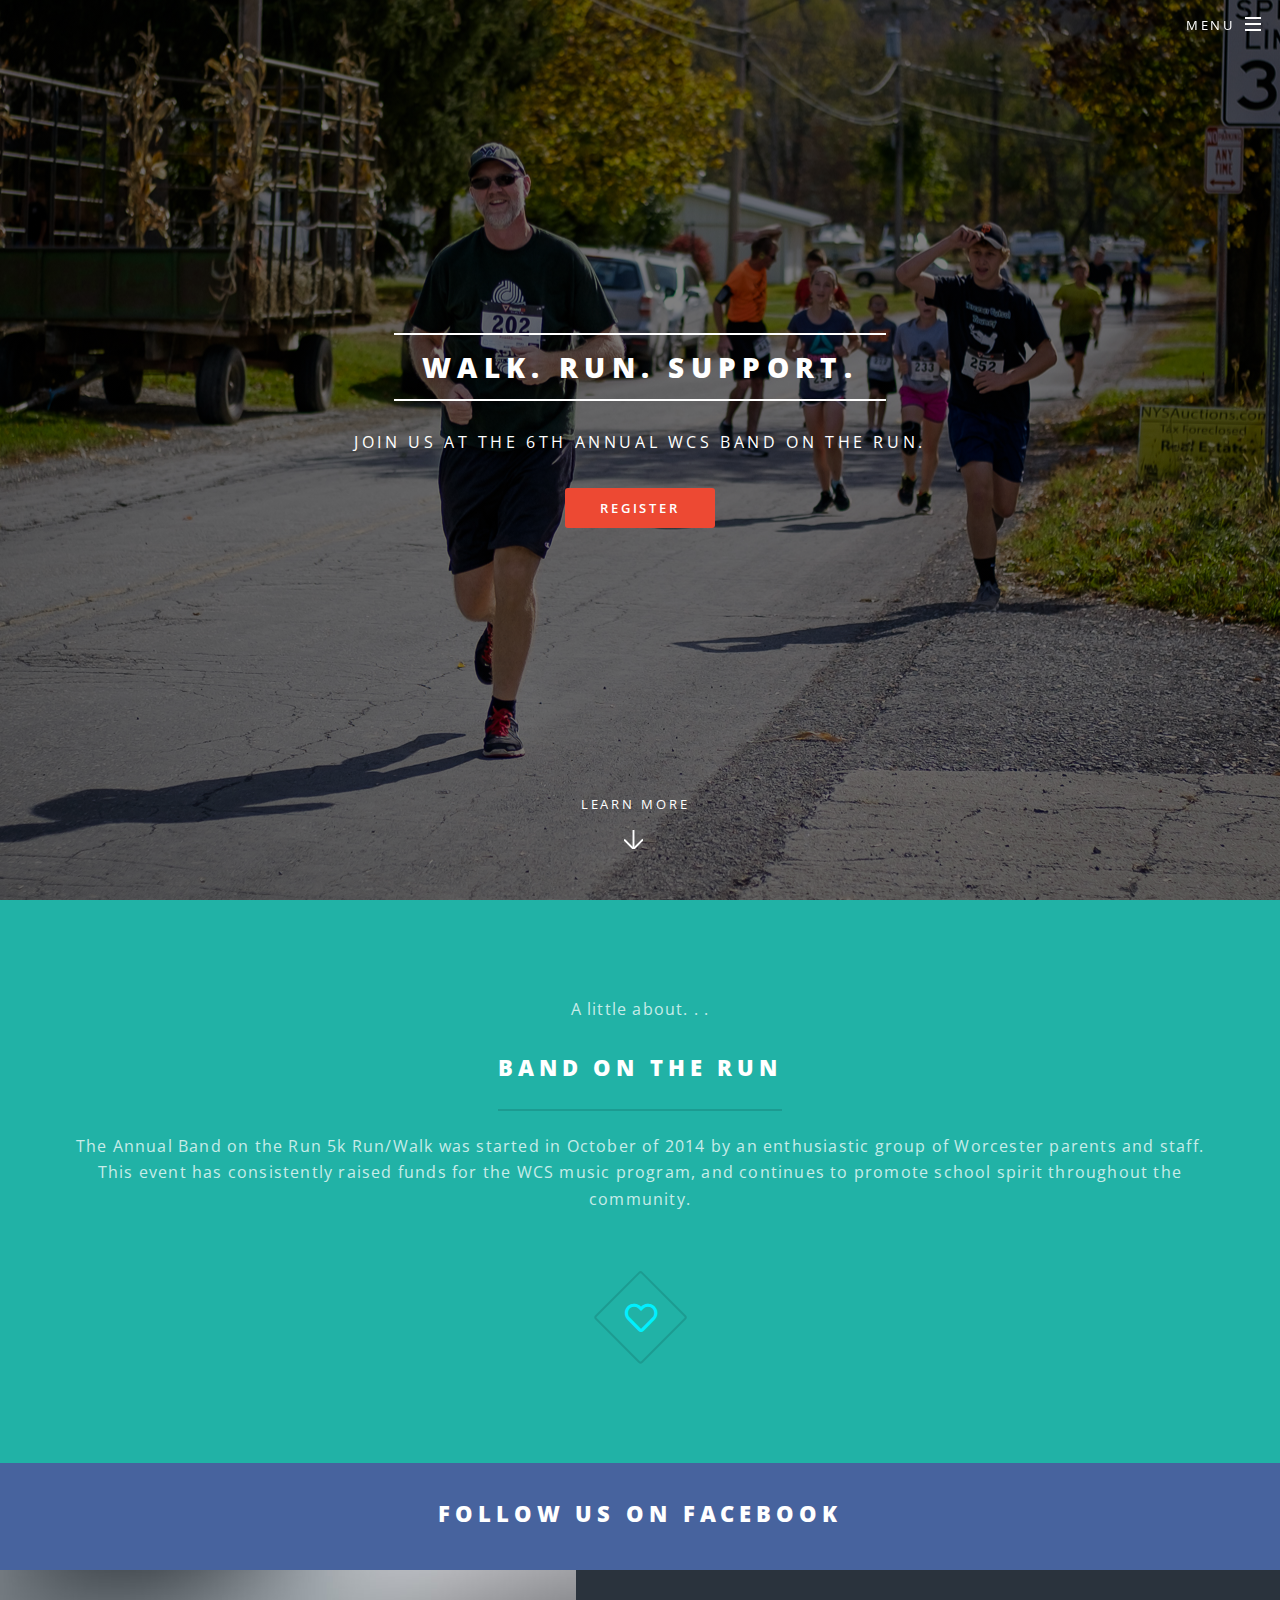
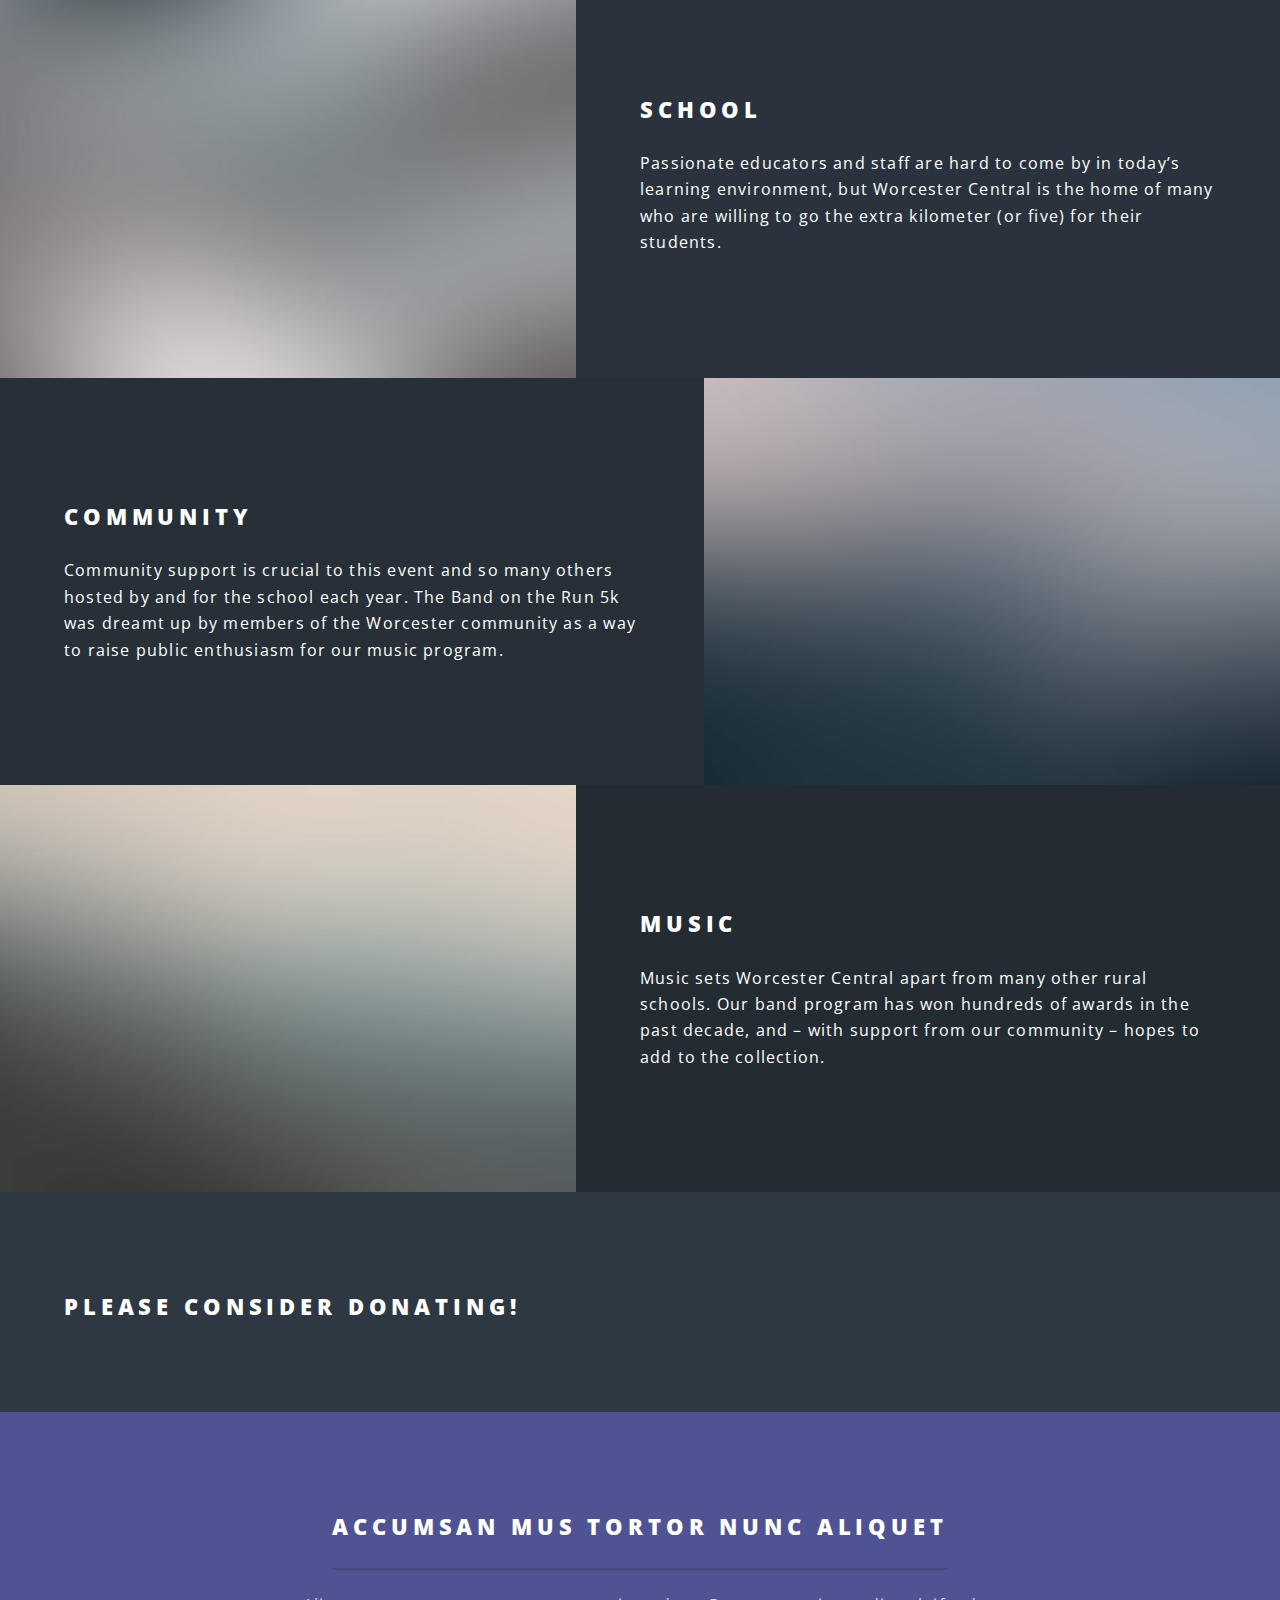
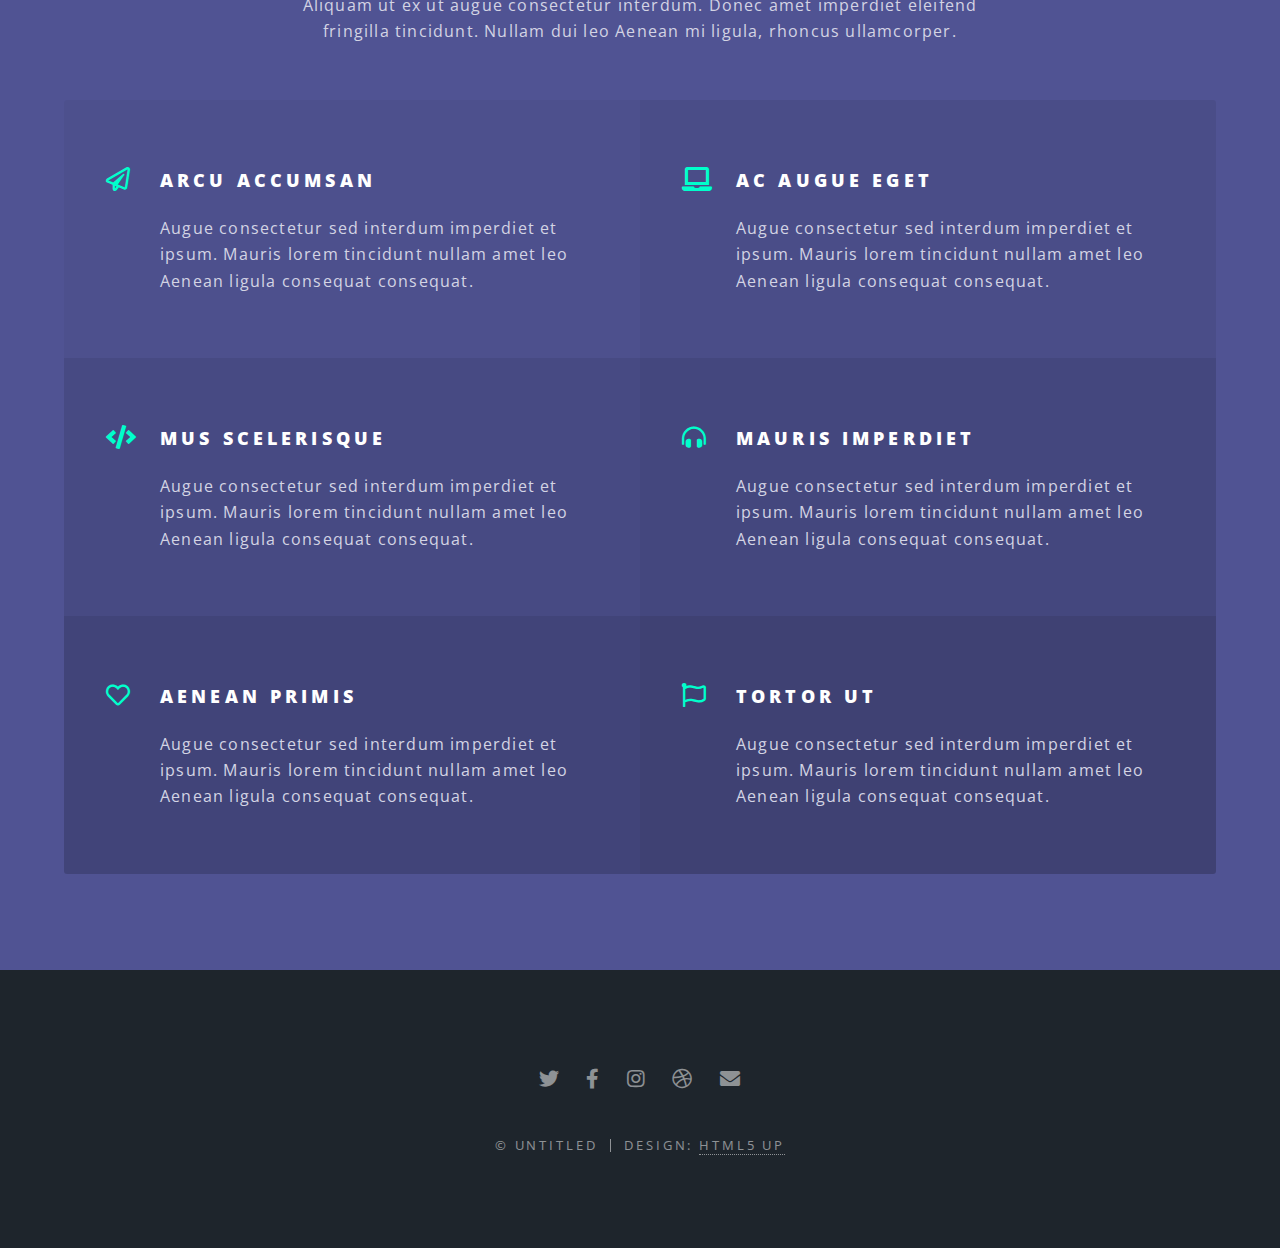
==== commit faeb308b: "Add files via upload" ====
--- a/index.html
+++ b/index.html
@@ -67,38 +67,44 @@
 					</section>
 				
 				<!-- CTA -->
-					<section id="cta" class="wrapper style4">
+					<a href="https://www.facebook.com/wcsbandontherun"><section id="cta" class="wrapper style4">
 						<div class="inner">
 							<header>
 								<h2>Follow us on Facebook</h2>
 							</header>
 						</div>
-					</section>
+					</section></a>
 
 				<!-- Two -->
 					<section id="two" class="wrapper alt style2">
 						<section class="spotlight">
 							<div class="image"><img src="images/pic01.jpg" alt="" /></div><div class="content">
-								<h2>Magna primis lobortis<br />
-								sed ullamcorper</h2>
-								<p>Aliquam ut ex ut augue consectetur interdum. Donec hendrerit imperdiet. Mauris eleifend fringilla nullam aenean mi ligula.</p>
+								<h2>School</h2>
+								<p>Passionate educators and staff are hard to come by in today’s learning environment, but Worcester Central is the home of many who are willing to go the extra kilometer (or five) for their students.</p>
 							</div>
 						</section>
 						<section class="spotlight">
 							<div class="image"><img src="images/pic02.jpg" alt="" /></div><div class="content">
-								<h2>Tortor dolore feugiat<br />
-								elementum magna</h2>
-								<p>Aliquam ut ex ut augue consectetur interdum. Donec hendrerit imperdiet. Mauris eleifend fringilla nullam aenean mi ligula.</p>
+								<h2>Community</h2>
+								<p>Community support is crucial to this event and so many others hosted by and for the school each year.  The Band on the Run 5k was dreamt up by members of the Worcester community as a way to raise public enthusiasm for our music program.</p>
 							</div>
 						</section>
 						<section class="spotlight">
 							<div class="image"><img src="images/pic03.jpg" alt="" /></div><div class="content">
-								<h2>Augue eleifend aliquet<br />
-								sed condimentum</h2>
-								<p>Aliquam ut ex ut augue consectetur interdum. Donec hendrerit imperdiet. Mauris eleifend fringilla nullam aenean mi ligula.</p>
+								<h2>Music</h2>
+								<p>Music sets Worcester Central apart from many other rural schools.  Our band program has won hundreds of awards in the past decade, and – with support from our community – hopes to add to the collection.</p>
 							</div>
 						</section>
 					</section>
+
+				<!-- Donate -->
+					<a href="#"><section id="donate" class="wrapper style6">
+						<div class="inner">
+							<header>
+								<h2>Please Consider Donating!</h2>
+							</header>
+						</div>
+					</section></a>
 
 				<!-- Three -->
 					<section id="three" class="wrapper style3 special">
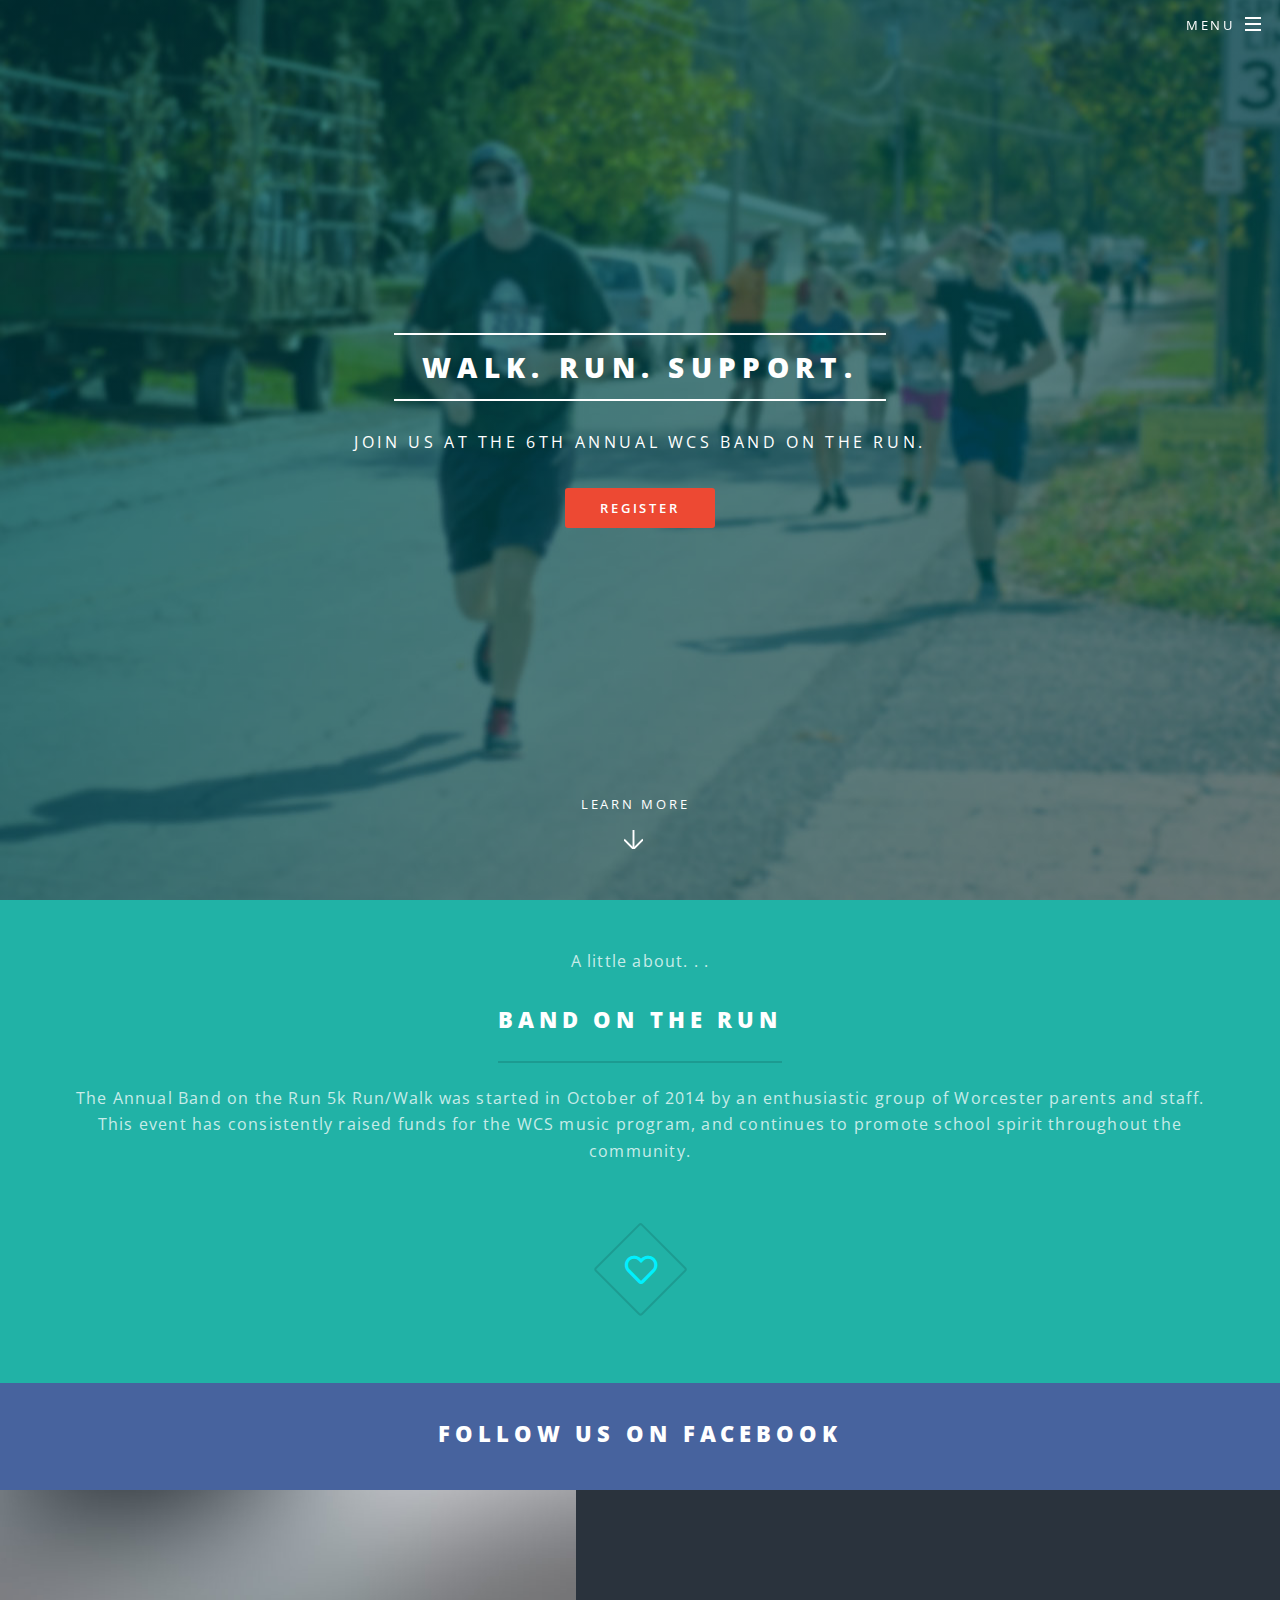
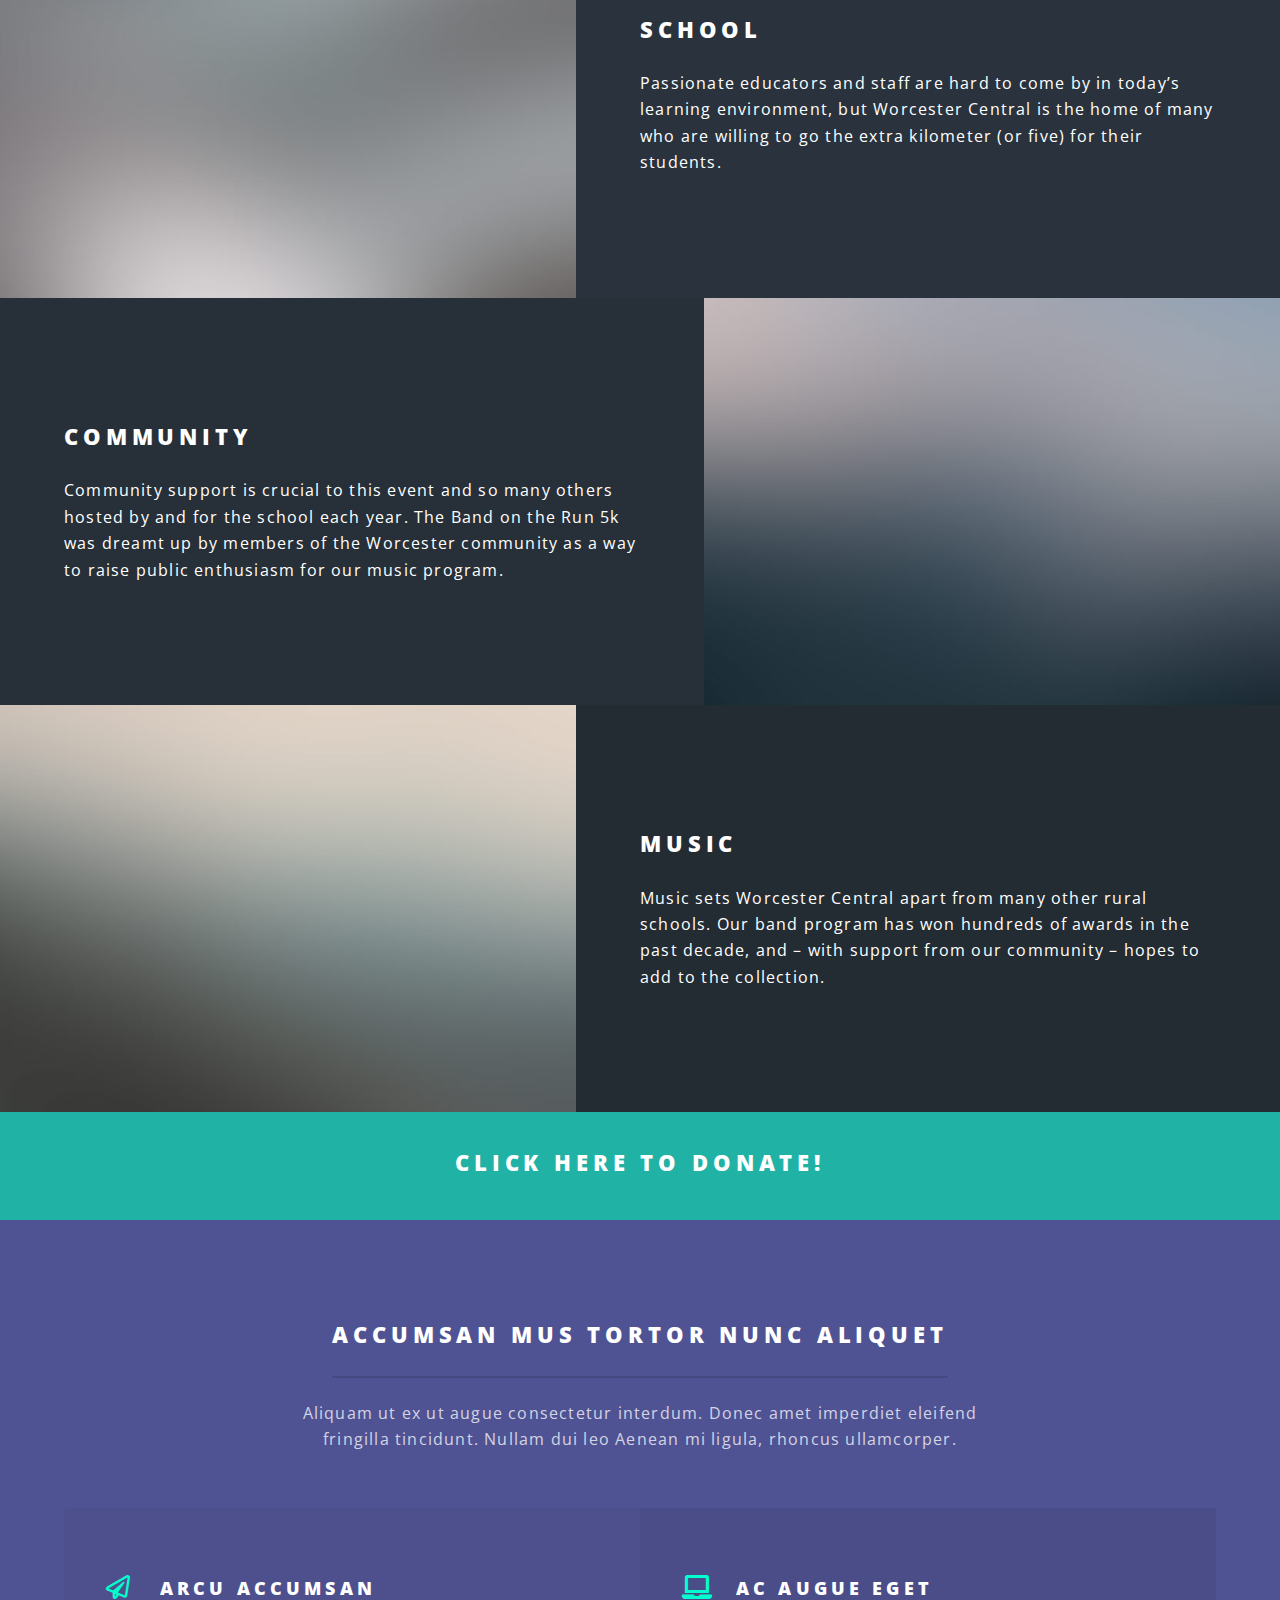
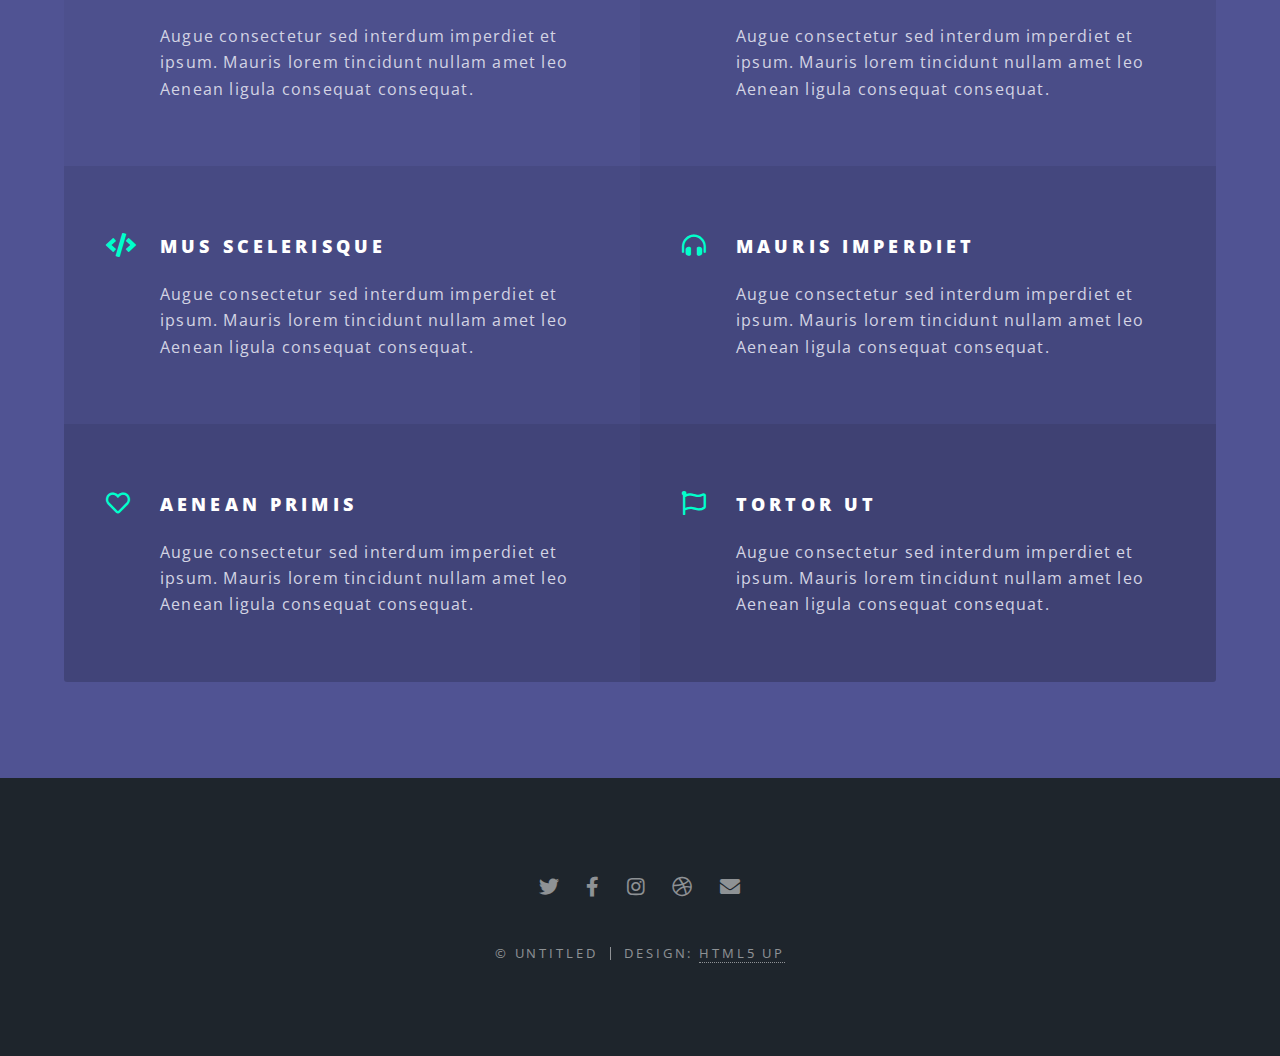
==== commit 83159ba9: "Click to Donate" ====
--- a/index.html
+++ b/index.html
@@ -101,7 +101,7 @@
 					<a href="#"><section id="donate" class="wrapper style6">
 						<div class="inner">
 							<header>
-								<h2>Please Consider Donating!</h2>
+								<h2>Click Here to Donate!</h2>
 							</header>
 						</div>
 					</section></a>
--- a/assets/css/main.css
+++ b/assets/css/main.css
@@ -2807,7 +2807,7 @@
 			@media screen and (max-width: 980px) {
 
 				.wrapper > .inner {
-					width: 100%;
+					width: 90%;
 				}
 
 			}
@@ -2819,6 +2819,7 @@
 		.wrapper.style1 {
 			background-color: #21b2a6;
 			color: #c8ece9;
+			padding: 3em 0 2em 0;
 		}
 
 			.wrapper.style1 strong, .wrapper.style1 b {
@@ -3316,6 +3317,10 @@
 				padding: 3em 2em 1em 2em ;
 			}
 
+		}
+		.wrapper.style6 {
+			background-color: #21b2a6;
+			padding: 2em 0 1em 0;
 		}
 
 /* Page Wrapper + Menu */
@@ -3787,6 +3792,7 @@
 			#cta .inner {
 				display: block;
 				text-align: center;
+				background-color: #47639E;
 			}
 
 				#cta .inner header {
@@ -3806,6 +3812,68 @@
 		@media screen and (max-width: 736px) {
 
 			#cta .inner .actions {
+				max-width: none;
+			}
+
+		}
+
+/* Donate */
+
+	#donate .inner {
+		display: -moz-flex;
+		display: -webkit-flex;
+		display: -ms-flex;
+		display: flex;
+		max-width: 45em;
+		background-color: #21b2a6;
+	}
+
+		#donate .inner header {
+			-moz-order: 1;
+			-webkit-order: 1;
+			-ms-order: 1;
+			order: 1;
+			margin: 0 auto;
+			width: 100%;
+		}
+
+			#donate .inner header h2 {
+				text-align: center;
+			}
+
+		/* #cta .inner .actions {
+			-moz-order: 2;
+			-webkit-order: 2;
+			-ms-order: 2;
+			order: 2;
+			width: 30%;
+		} */
+
+		@media screen and (max-width: 980px) {
+
+			#donate .inner {
+				display: block;
+				text-align: center;
+				background-color: #21b2a6;
+			}
+
+				#donate .inner header {
+					padding-right: 0;
+					width: 100%;
+				}
+
+				/* #cta .inner .actions {
+					margin-left: auto;
+					margin-right: auto;
+					max-width: 20em;
+					width: 100%;
+				} */
+
+		}
+
+		@media screen and (max-width: 736px) {
+
+			#donate .inner .actions {
 				max-width: none;
 			}
 
@@ -3984,15 +4052,19 @@
 		background: none;
 	}
 
-	body.is-mobile.landing #banner,
-	body.is-mobile.landing .wrapper.style4 {
-		background-image: -moz-linear-gradient(top, rgba(0,0,0,0.5), rgba(0,0,0,0.5)), url("../../images/banner.jpg");
+body.is-mobile.landing #banner{
+        background-image: -moz-linear-gradient(top, rgba(0,0,0,0.5), rgba(0,0,0,0.5)), url("../../images/banner.jpg");
 		background-image: -webkit-linear-gradient(top, rgba(0,0,0,0.5), rgba(0,0,0,0.5)), url("../../images/banner.jpg");
 		background-image: -ms-linear-gradient(top, rgba(0,0,0,0.5), rgba(0,0,0,0.5)), url("../../images/banner.jpg");
 		background-image: linear-gradient(top, rgba(0,0,0,0.5), rgba(0,0,0,0.5)), url("../../images/banner.jpg");
 		background-position: center center;
 		background-repeat: no-repeat;
 		background-size: cover;
+}
+	body.is-mobile.landing .wrapper.style4 {
+		background-position: center center;
+		background-repeat: no-repeat;
+		background-size: cover;
 	}
 
 	body.is-mobile.landing #footer {
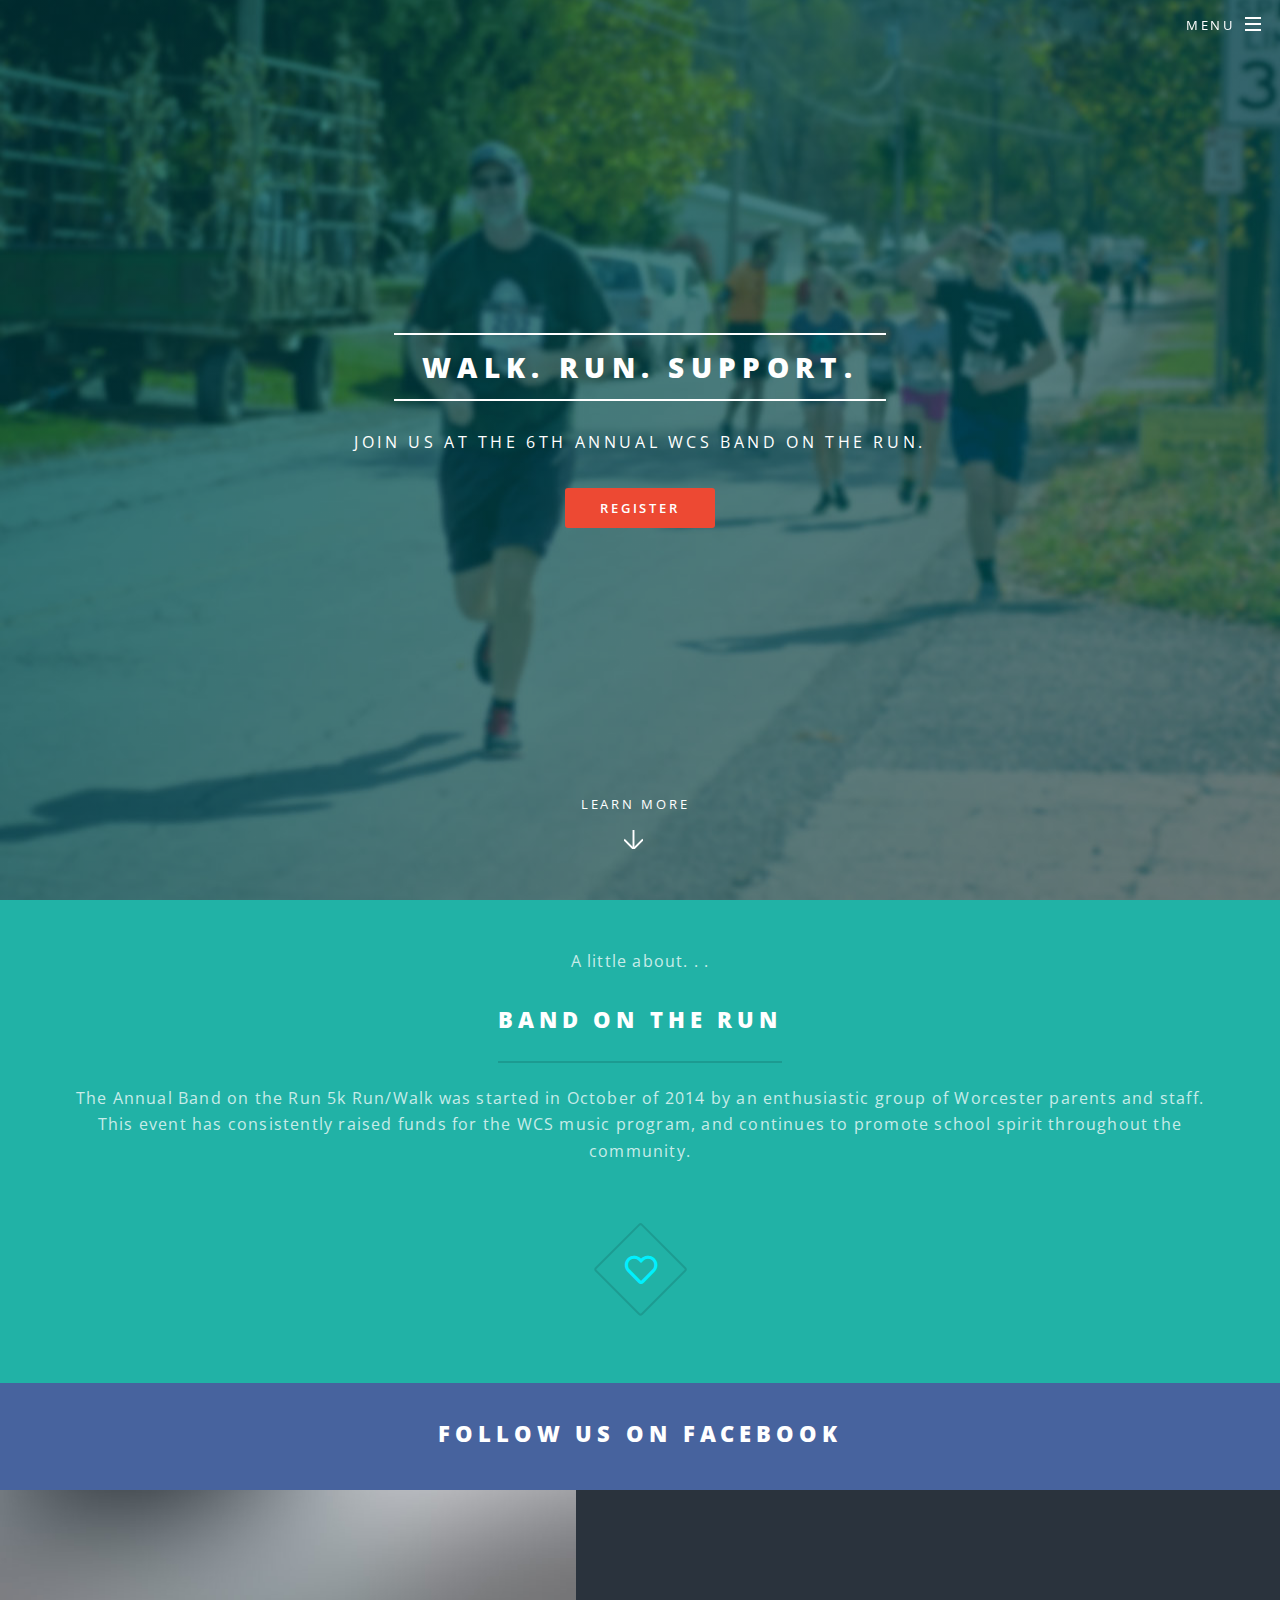
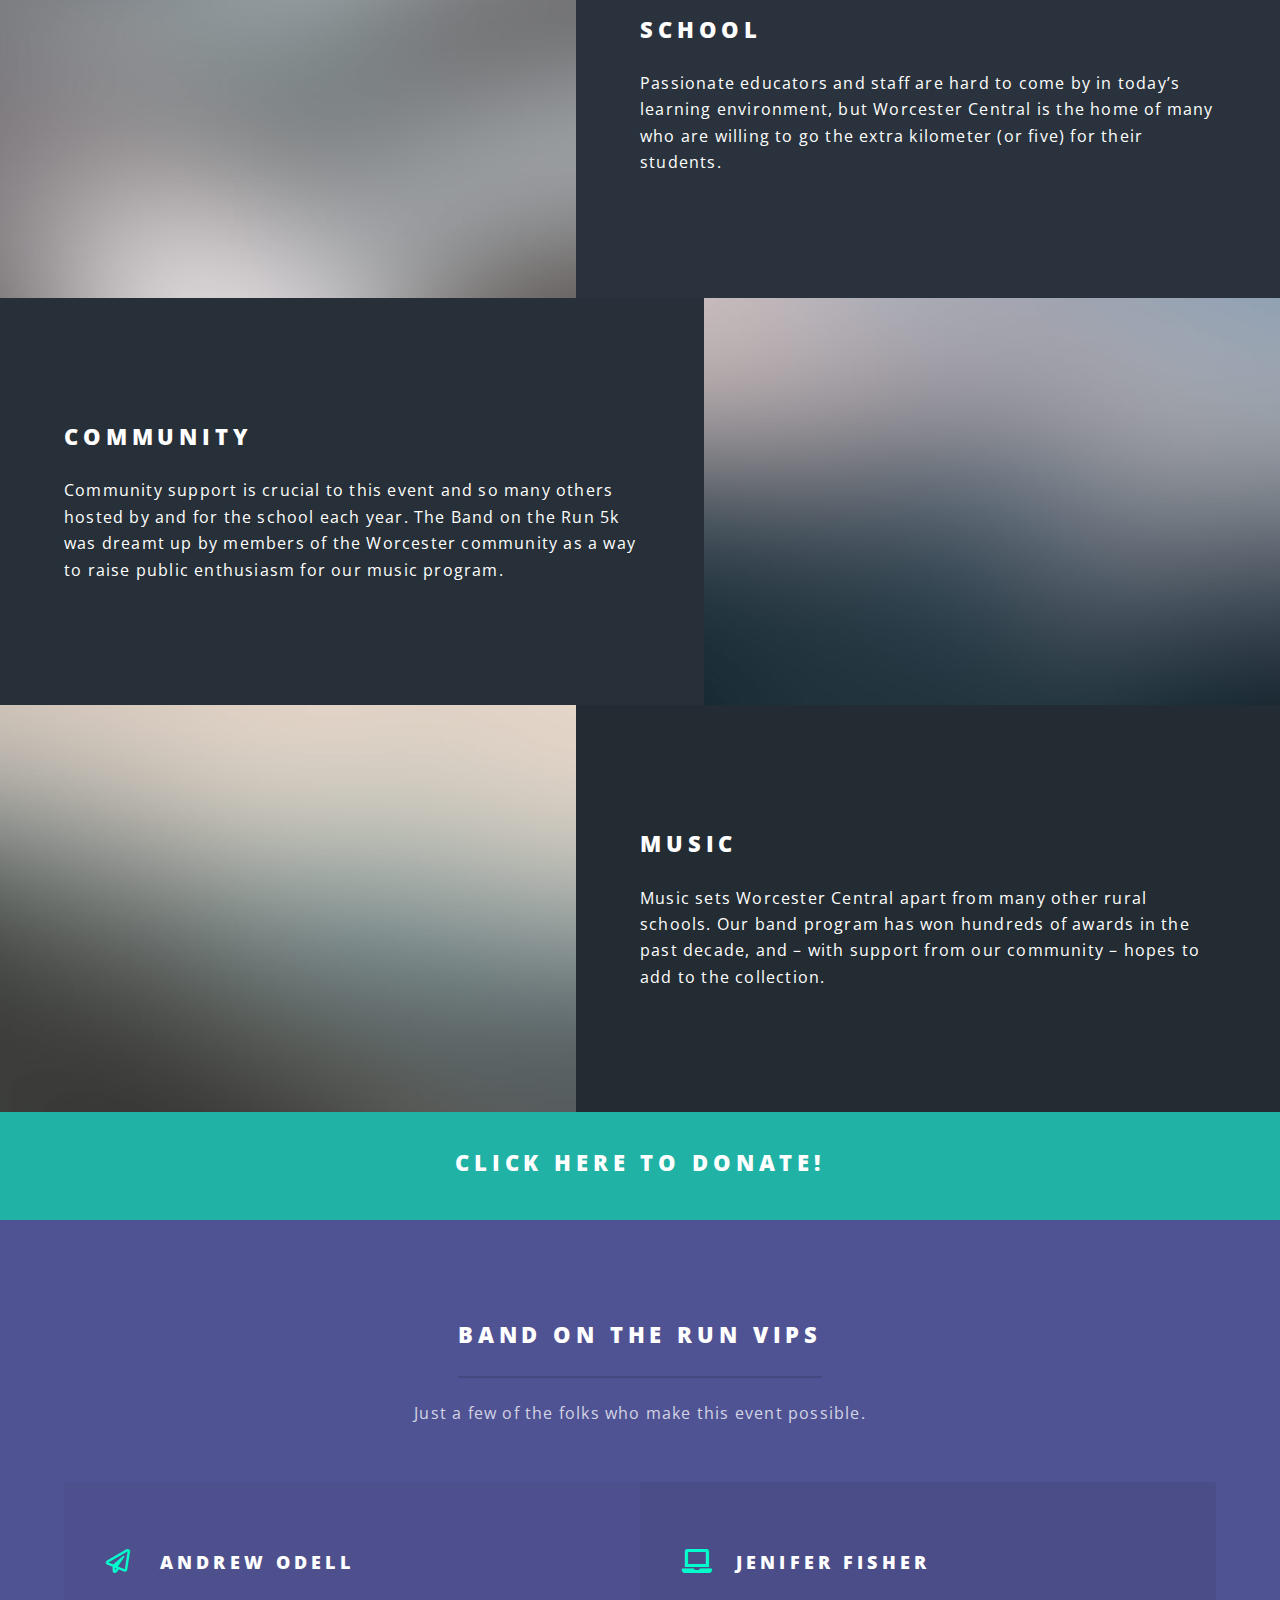
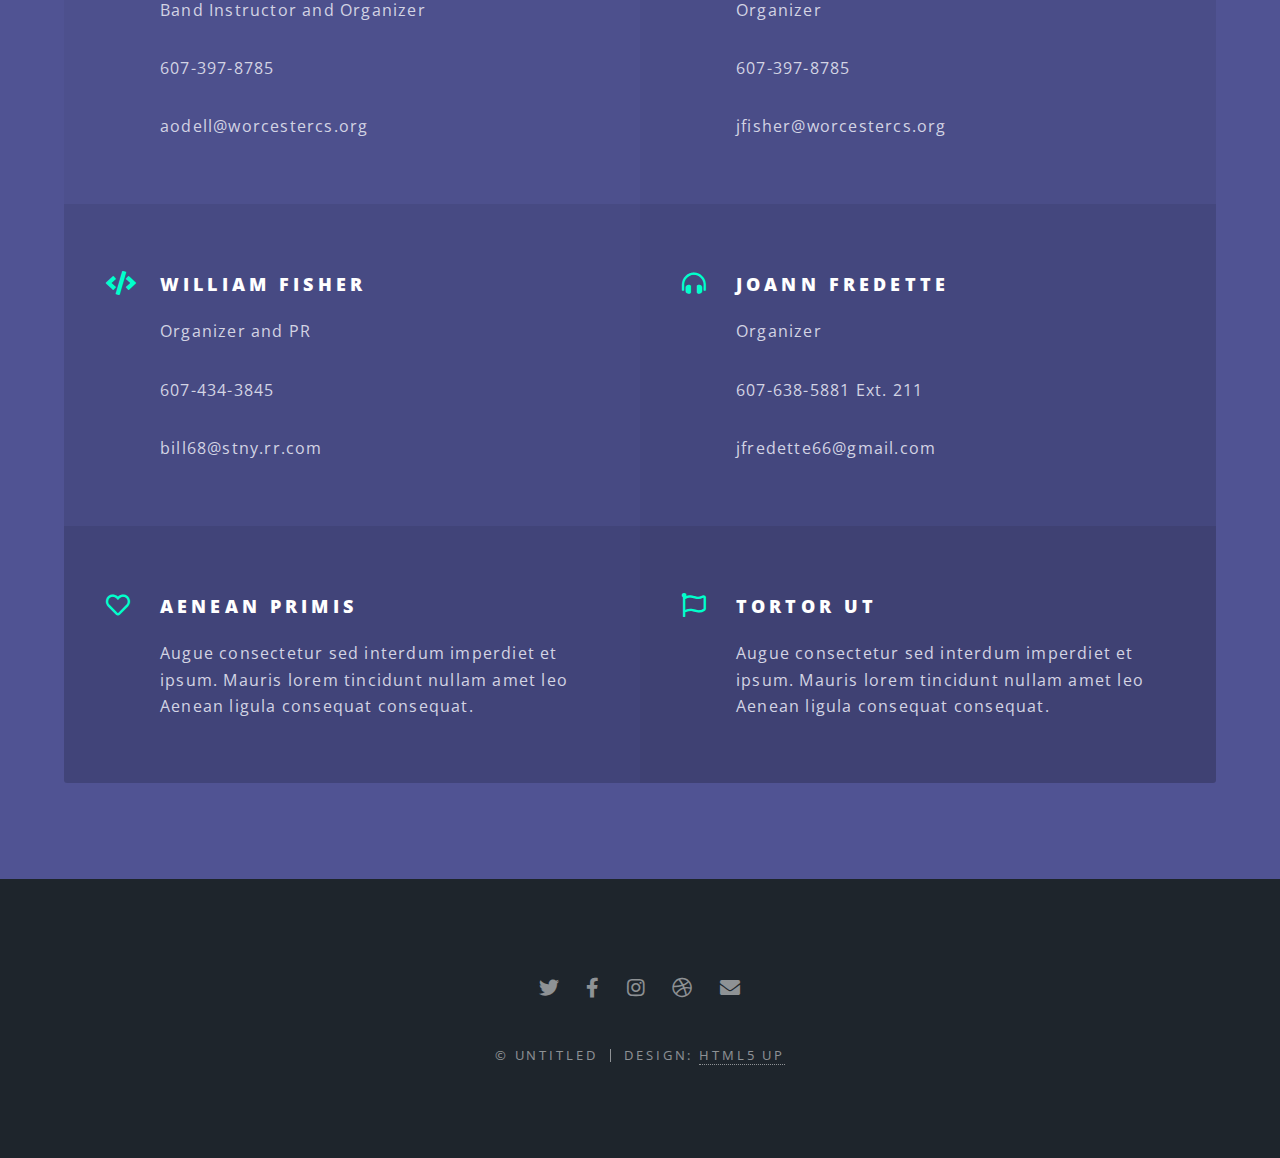
==== commit 7f590157: "VIPs" ====
--- a/index.html
+++ b/index.html
@@ -110,26 +110,33 @@
 					<section id="three" class="wrapper style3 special">
 						<div class="inner">
 							<header class="major">
-								<h2>Accumsan mus tortor nunc aliquet</h2>
-								<p>Aliquam ut ex ut augue consectetur interdum. Donec amet imperdiet eleifend<br />
-								fringilla tincidunt. Nullam dui leo Aenean mi ligula, rhoncus ullamcorper.</p>
+								<h2>Band on the Run VIPs</h2>
+								<p>Just a few of the folks who make this event possible.</p>
 							</header>
 							<ul class="features">
 								<li class="icon fa-paper-plane">
-									<h3>Arcu accumsan</h3>
-									<p>Augue consectetur sed interdum imperdiet et ipsum. Mauris lorem tincidunt nullam amet leo Aenean ligula consequat consequat.</p>
+									<h3>Andrew Odell</h3>
+									<p>Band Instructor and Organizer</p>
+									<p>607-397-8785</p>
+									<p>aodell@worcestercs.org</p>
 								</li>
 								<li class="icon solid fa-laptop">
-									<h3>Ac Augue Eget</h3>
-									<p>Augue consectetur sed interdum imperdiet et ipsum. Mauris lorem tincidunt nullam amet leo Aenean ligula consequat consequat.</p>
+									<h3>Jenifer Fisher</h3>
+									<p>Organizer</p>
+									<p>607-397-8785</p>
+									<p>jfisher@worcestercs.org</p>
 								</li>
 								<li class="icon solid fa-code">
-									<h3>Mus Scelerisque</h3>
-									<p>Augue consectetur sed interdum imperdiet et ipsum. Mauris lorem tincidunt nullam amet leo Aenean ligula consequat consequat.</p>
+									<h3>William Fisher</h3>
+									<p>Organizer and PR</p>
+									<p>607-434-3845</p>
+									<p>bill68@stny.rr.com</p>
 								</li>
 								<li class="icon solid fa-headphones-alt">
-									<h3>Mauris Imperdiet</h3>
-									<p>Augue consectetur sed interdum imperdiet et ipsum. Mauris lorem tincidunt nullam amet leo Aenean ligula consequat consequat.</p>
+									<h3>JoAnn Fredette</h3>
+									<p>Organizer</p>
+									<p>607-638-5881 Ext. 211</p>
+									<p>jfredette66@gmail.com</p>
 								</li>
 								<li class="icon fa-heart">
 									<h3>Aenean Primis</h3>
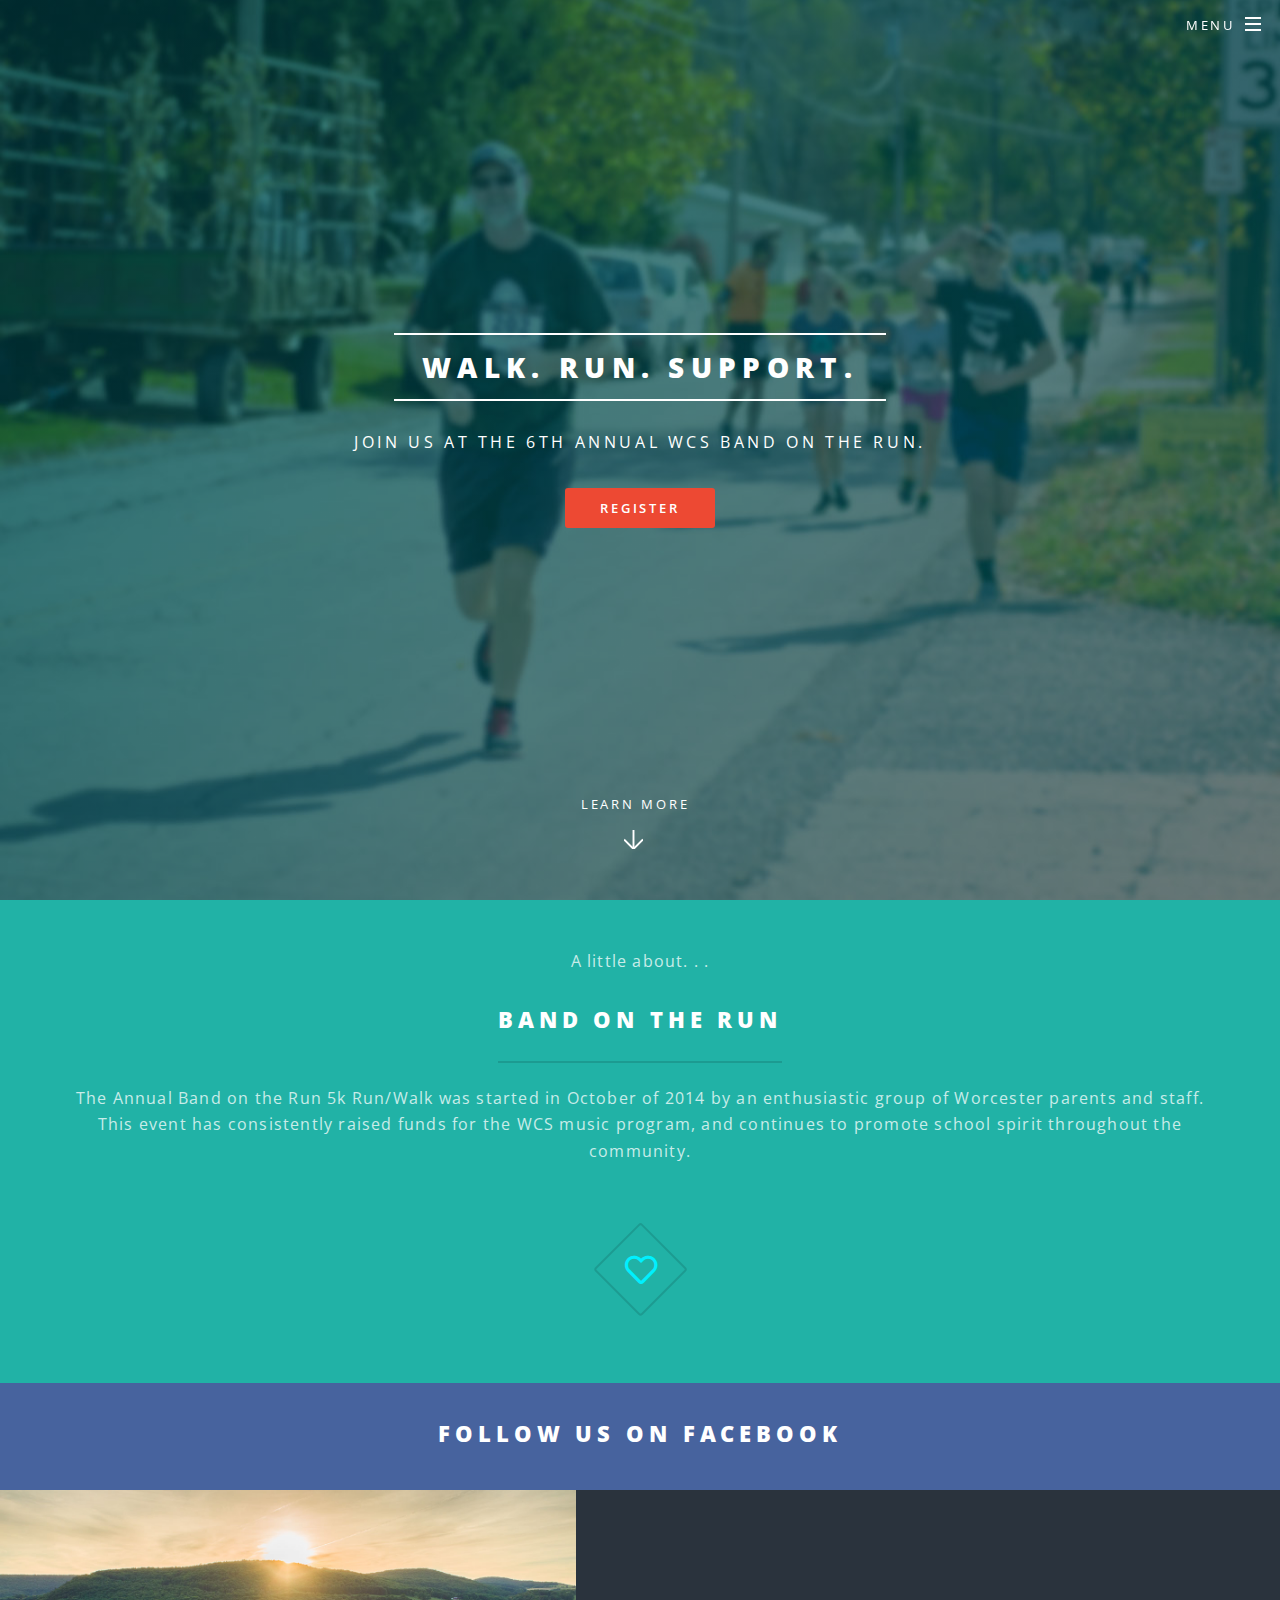
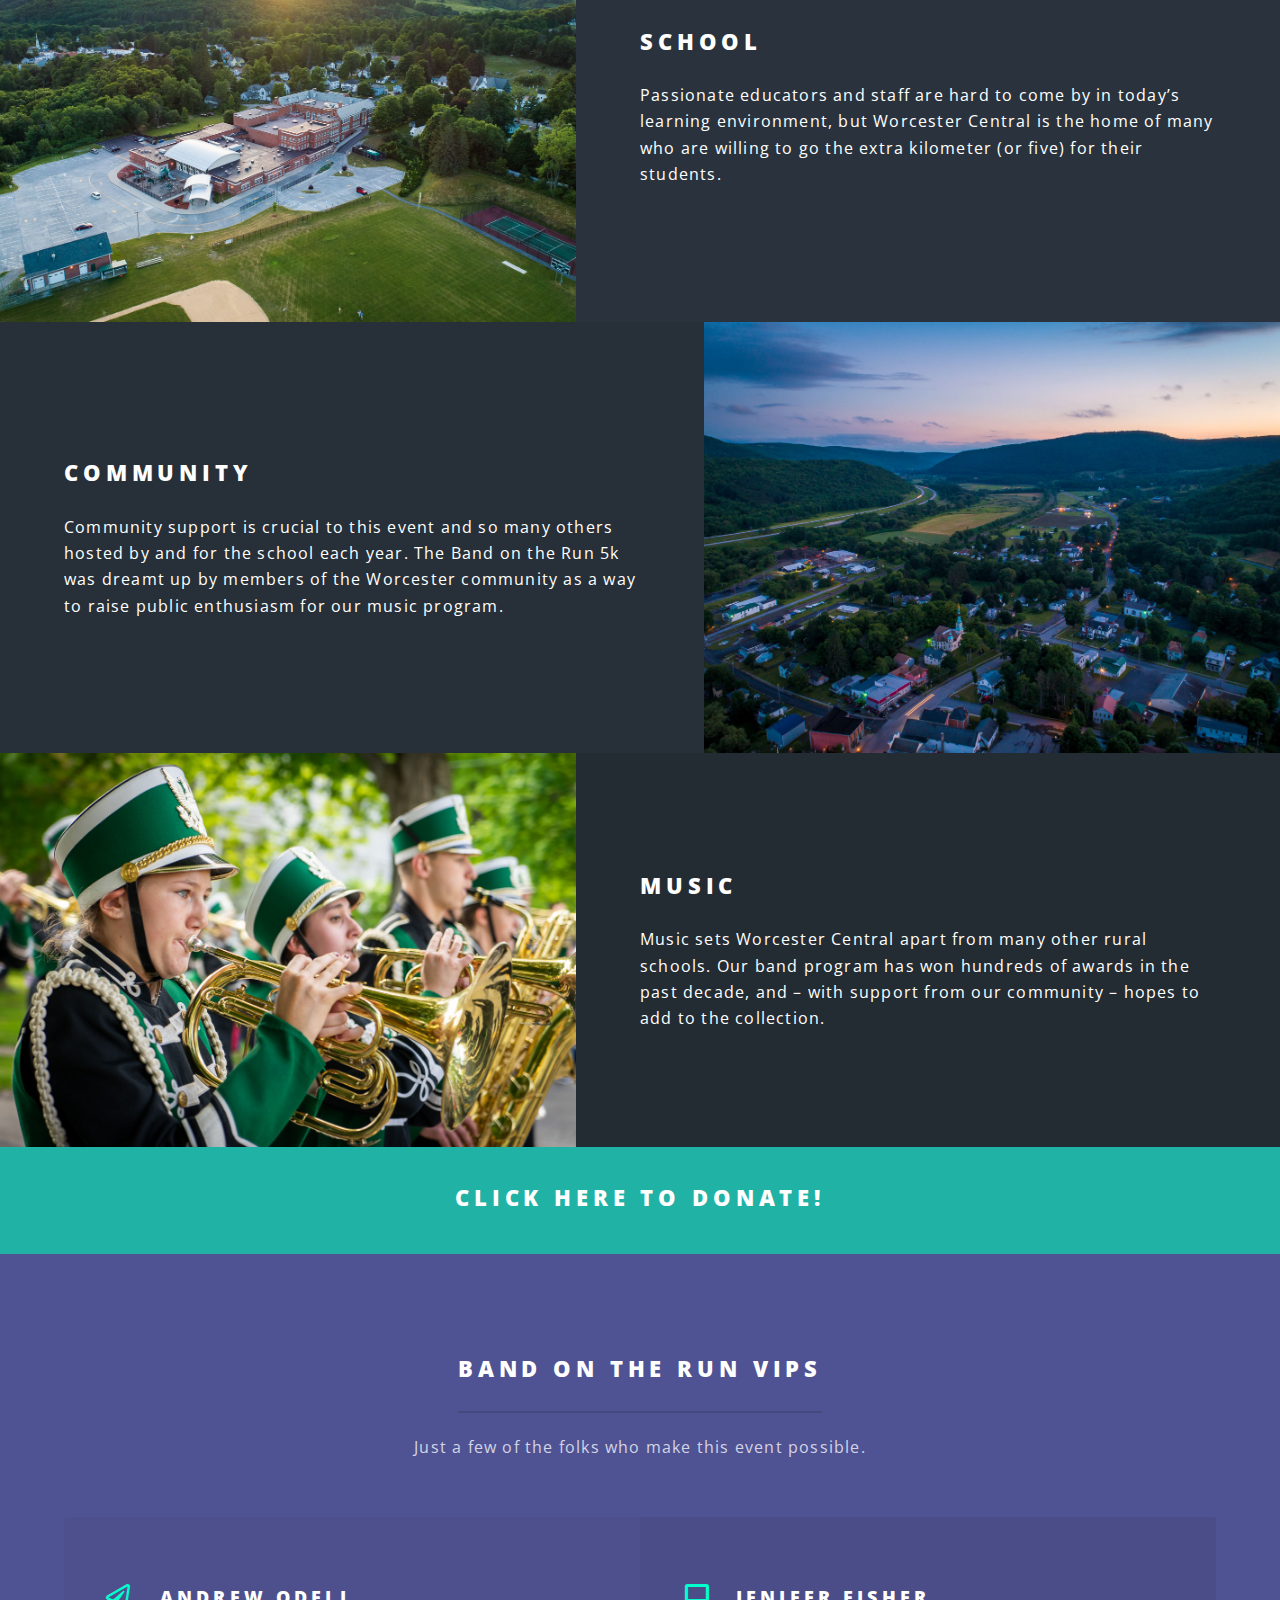
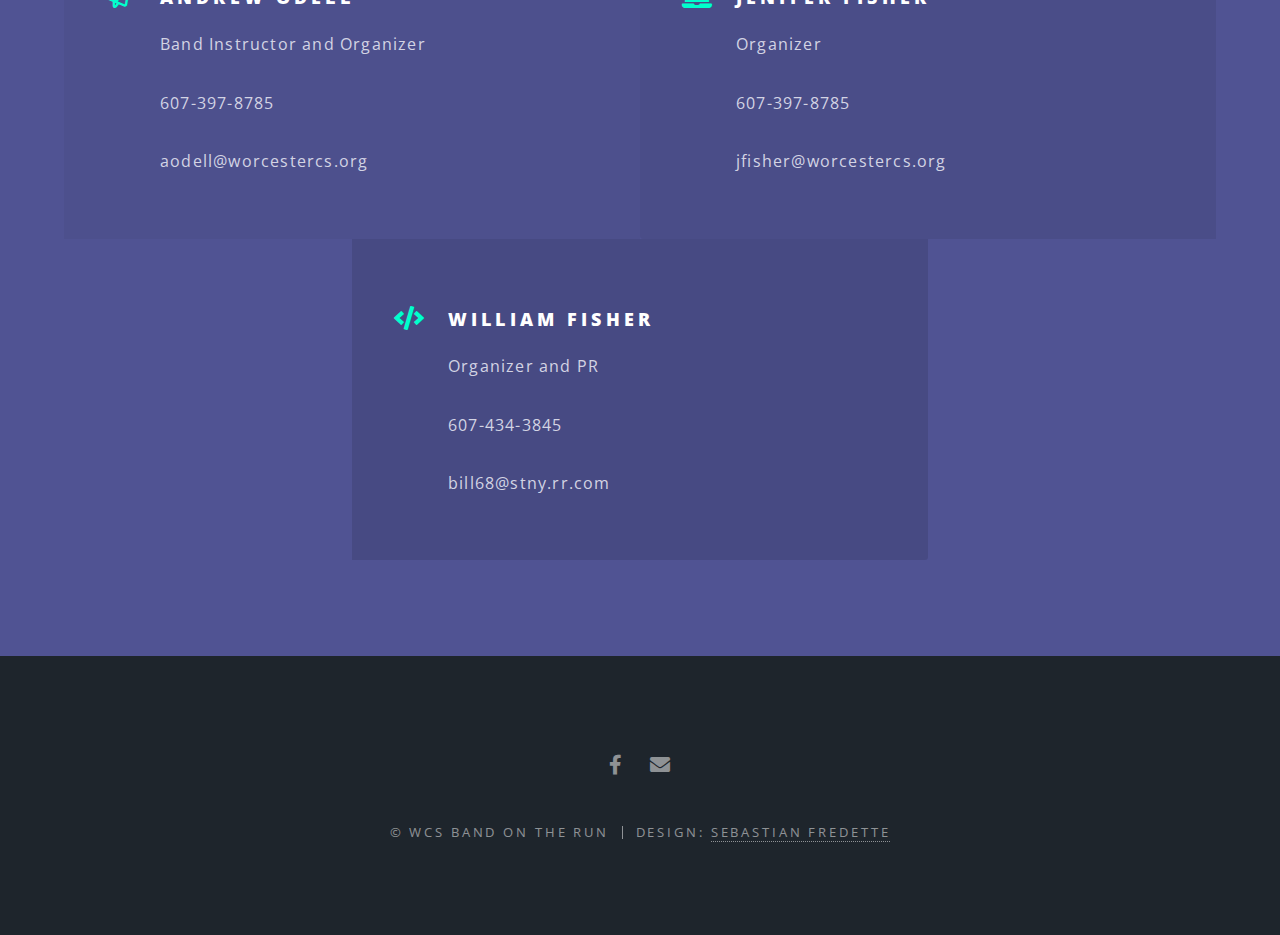
==== commit 3f40e3f4: "Added photos" ====
--- a/index.html
+++ b/index.html
@@ -132,20 +132,12 @@
 									<p>607-434-3845</p>
 									<p>bill68@stny.rr.com</p>
 								</li>
-								<li class="icon solid fa-headphones-alt">
+								<!--<li class="icon solid fa-headphones-alt">
 									<h3>JoAnn Fredette</h3>
 									<p>Organizer</p>
 									<p>607-638-5881 Ext. 211</p>
 									<p>jfredette66@gmail.com</p>
-								</li>
-								<li class="icon fa-heart">
-									<h3>Aenean Primis</h3>
-									<p>Augue consectetur sed interdum imperdiet et ipsum. Mauris lorem tincidunt nullam amet leo Aenean ligula consequat consequat.</p>
-								</li>
-								<li class="icon fa-flag">
-									<h3>Tortor Ut</h3>
-									<p>Augue consectetur sed interdum imperdiet et ipsum. Mauris lorem tincidunt nullam amet leo Aenean ligula consequat consequat.</p>
-								</li>
+								</li>-->
 							</ul>
 						</div>
 					</section>
@@ -153,14 +145,11 @@
 				<!-- Footer -->
 					<footer id="footer">
 						<ul class="icons">
-							<li><a href="#" class="icon brands fa-twitter"><span class="label">Twitter</span></a></li>
-							<li><a href="#" class="icon brands fa-facebook-f"><span class="label">Facebook</span></a></li>
-							<li><a href="#" class="icon brands fa-instagram"><span class="label">Instagram</span></a></li>
-							<li><a href="#" class="icon brands fa-dribbble"><span class="label">Dribbble</span></a></li>
-							<li><a href="#" class="icon solid fa-envelope"><span class="label">Email</span></a></li>
+							<li><a href="https://www.facebook.com/wcsbandontherun" class="icon brands fa-facebook-f"><span class="label">Facebook</span></a></li>
+							<li><a href="mailto:aodell@worcestercs.org?subject=Band%20on%20the%20Run%20Inquiry" class="icon solid fa-envelope"><span class="label">Email</span></a></li>
 						</ul>
 						<ul class="copyright">
-							<li>&copy; Untitled</li><li>Design: <a href="http://html5up.net">HTML5 UP</a></li>
+							<li>&copy; WCS Band on the Run</li><li>Design: <a href="http://sjf.photos">Sebastian Fredette</a></li>
 						</ul>
 					</footer>
 
